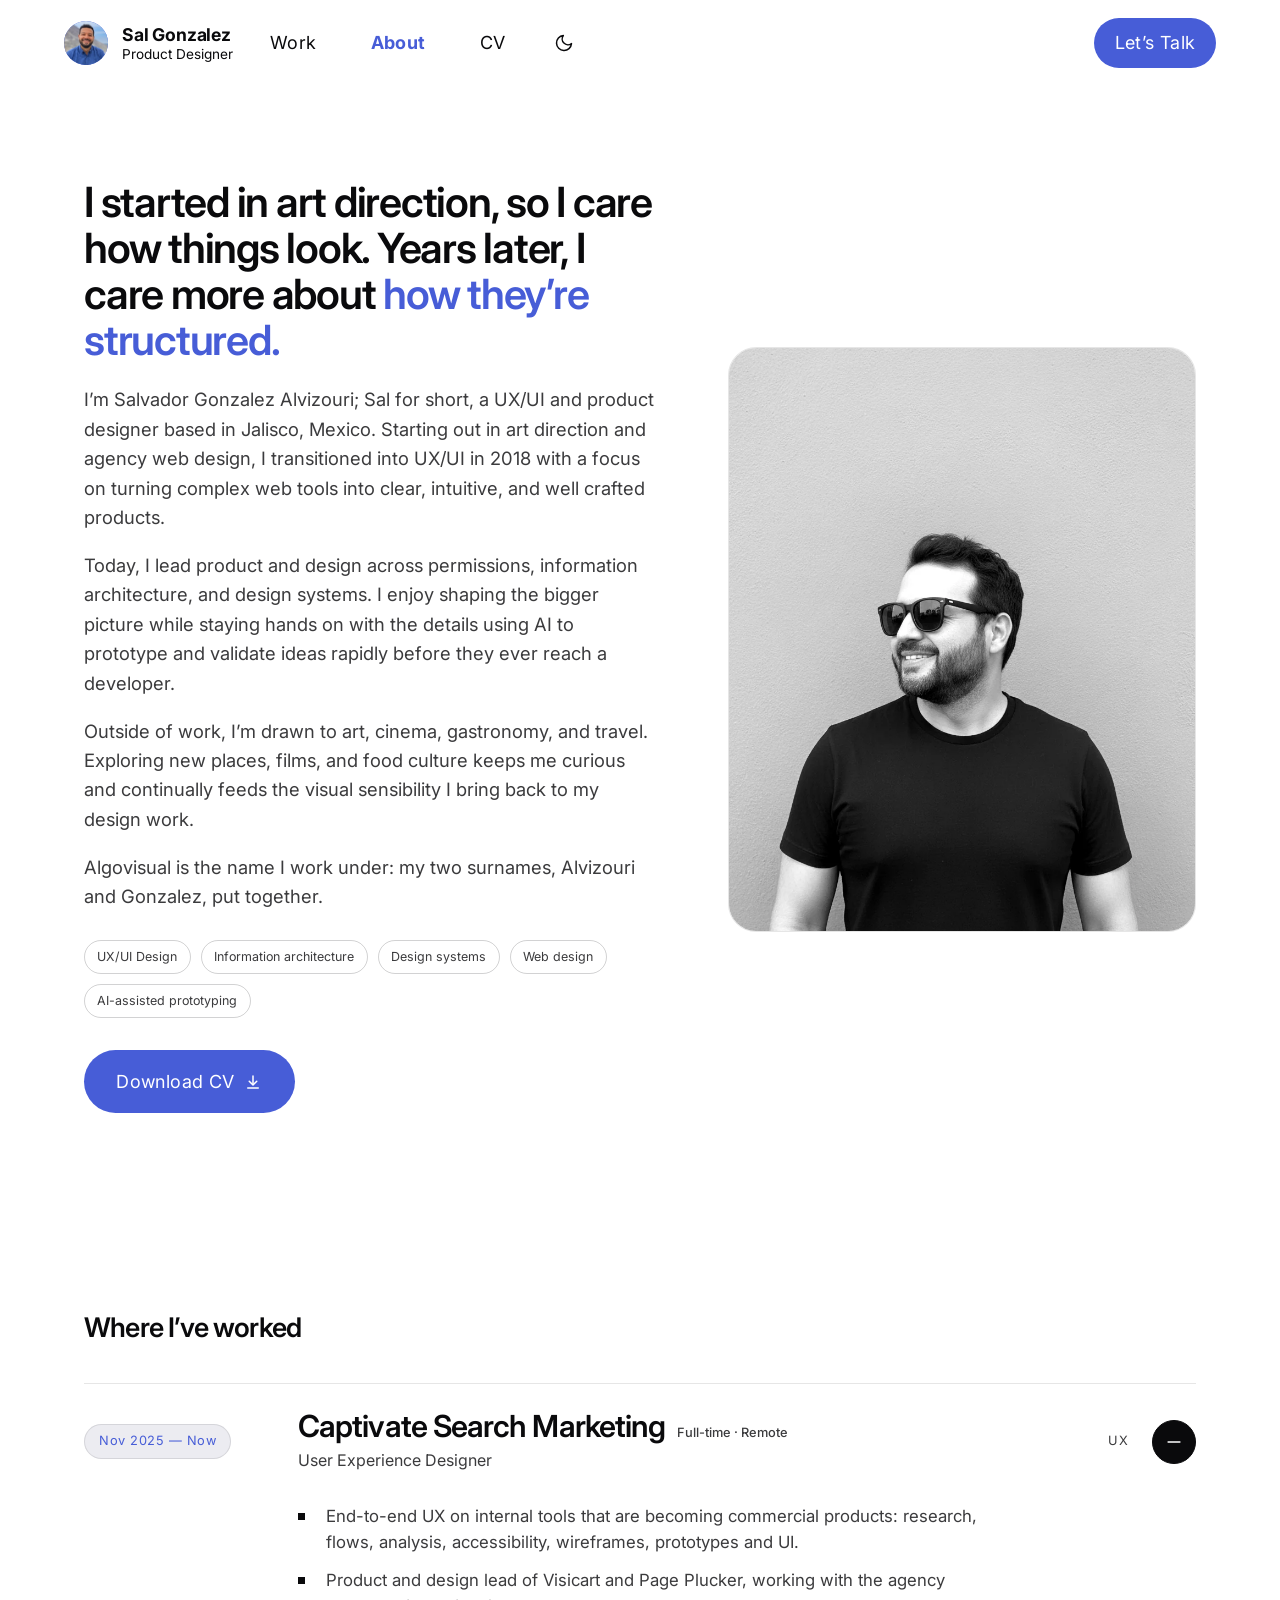
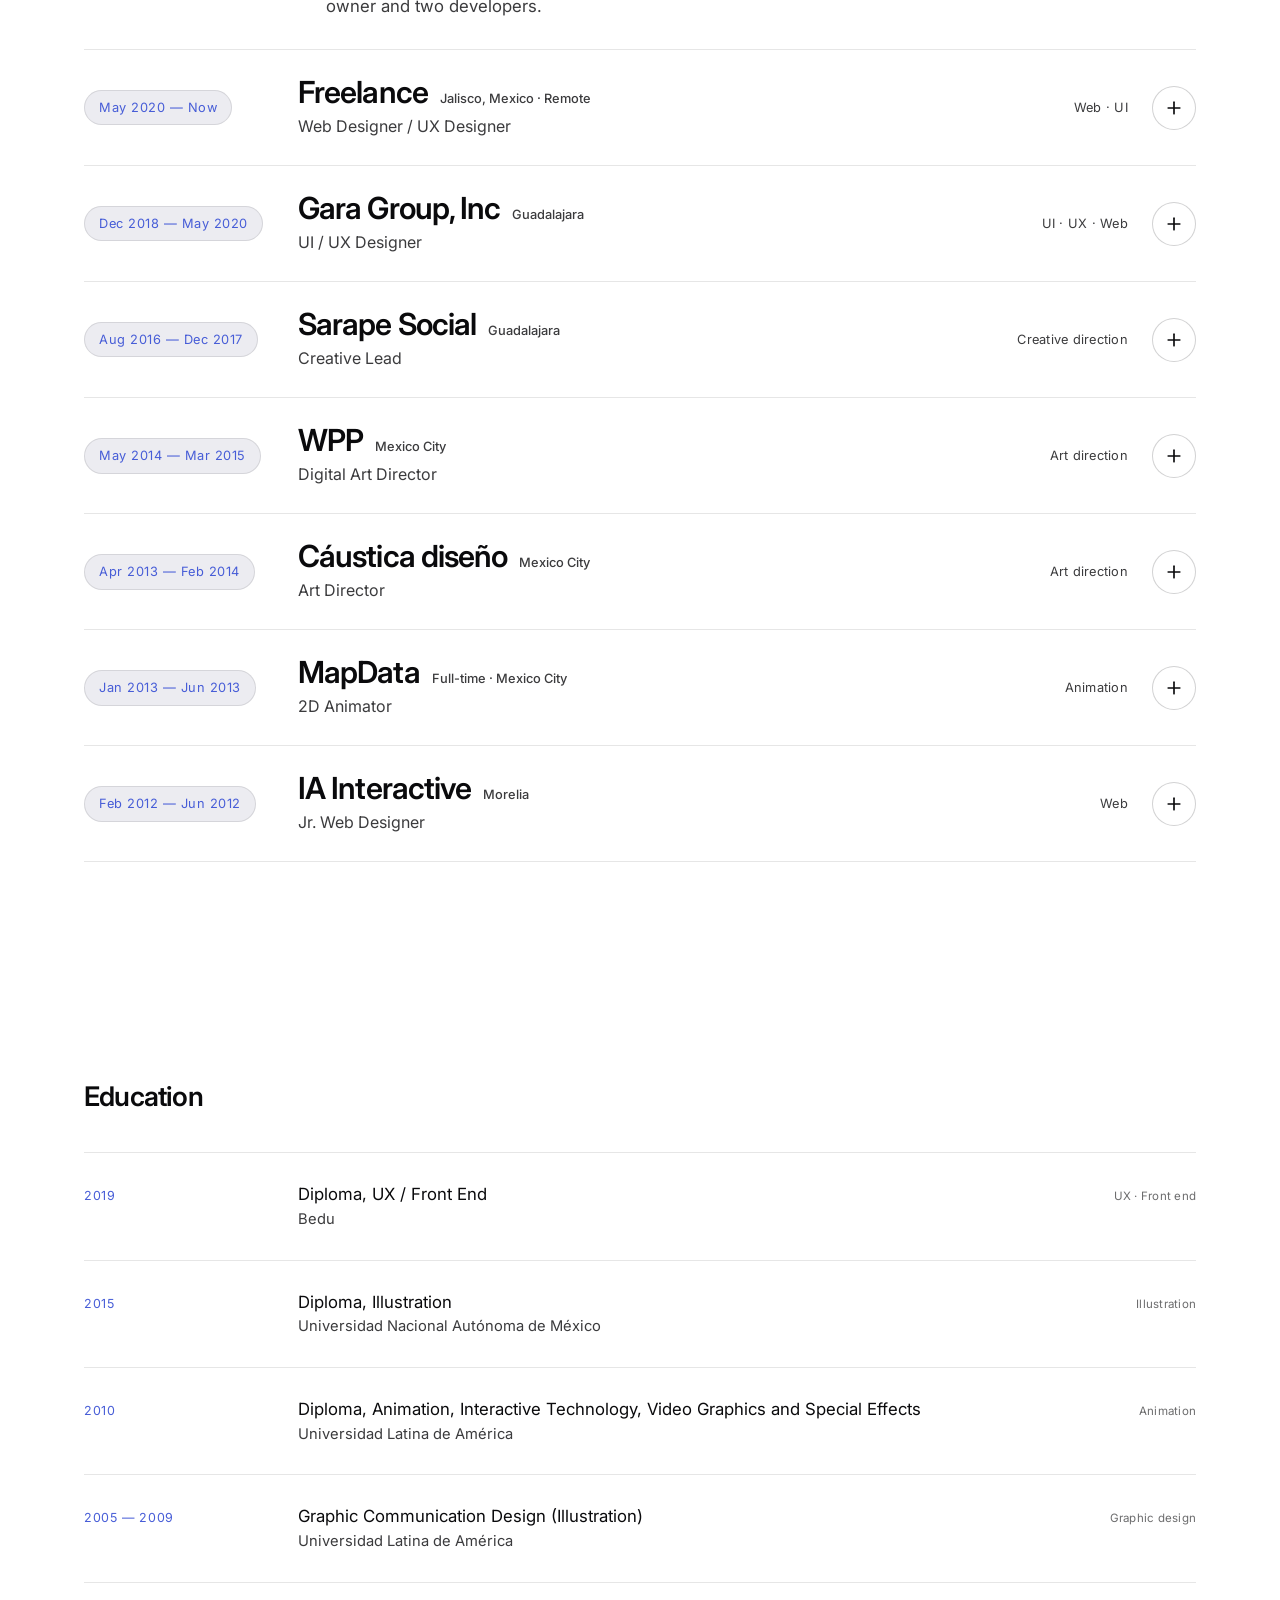
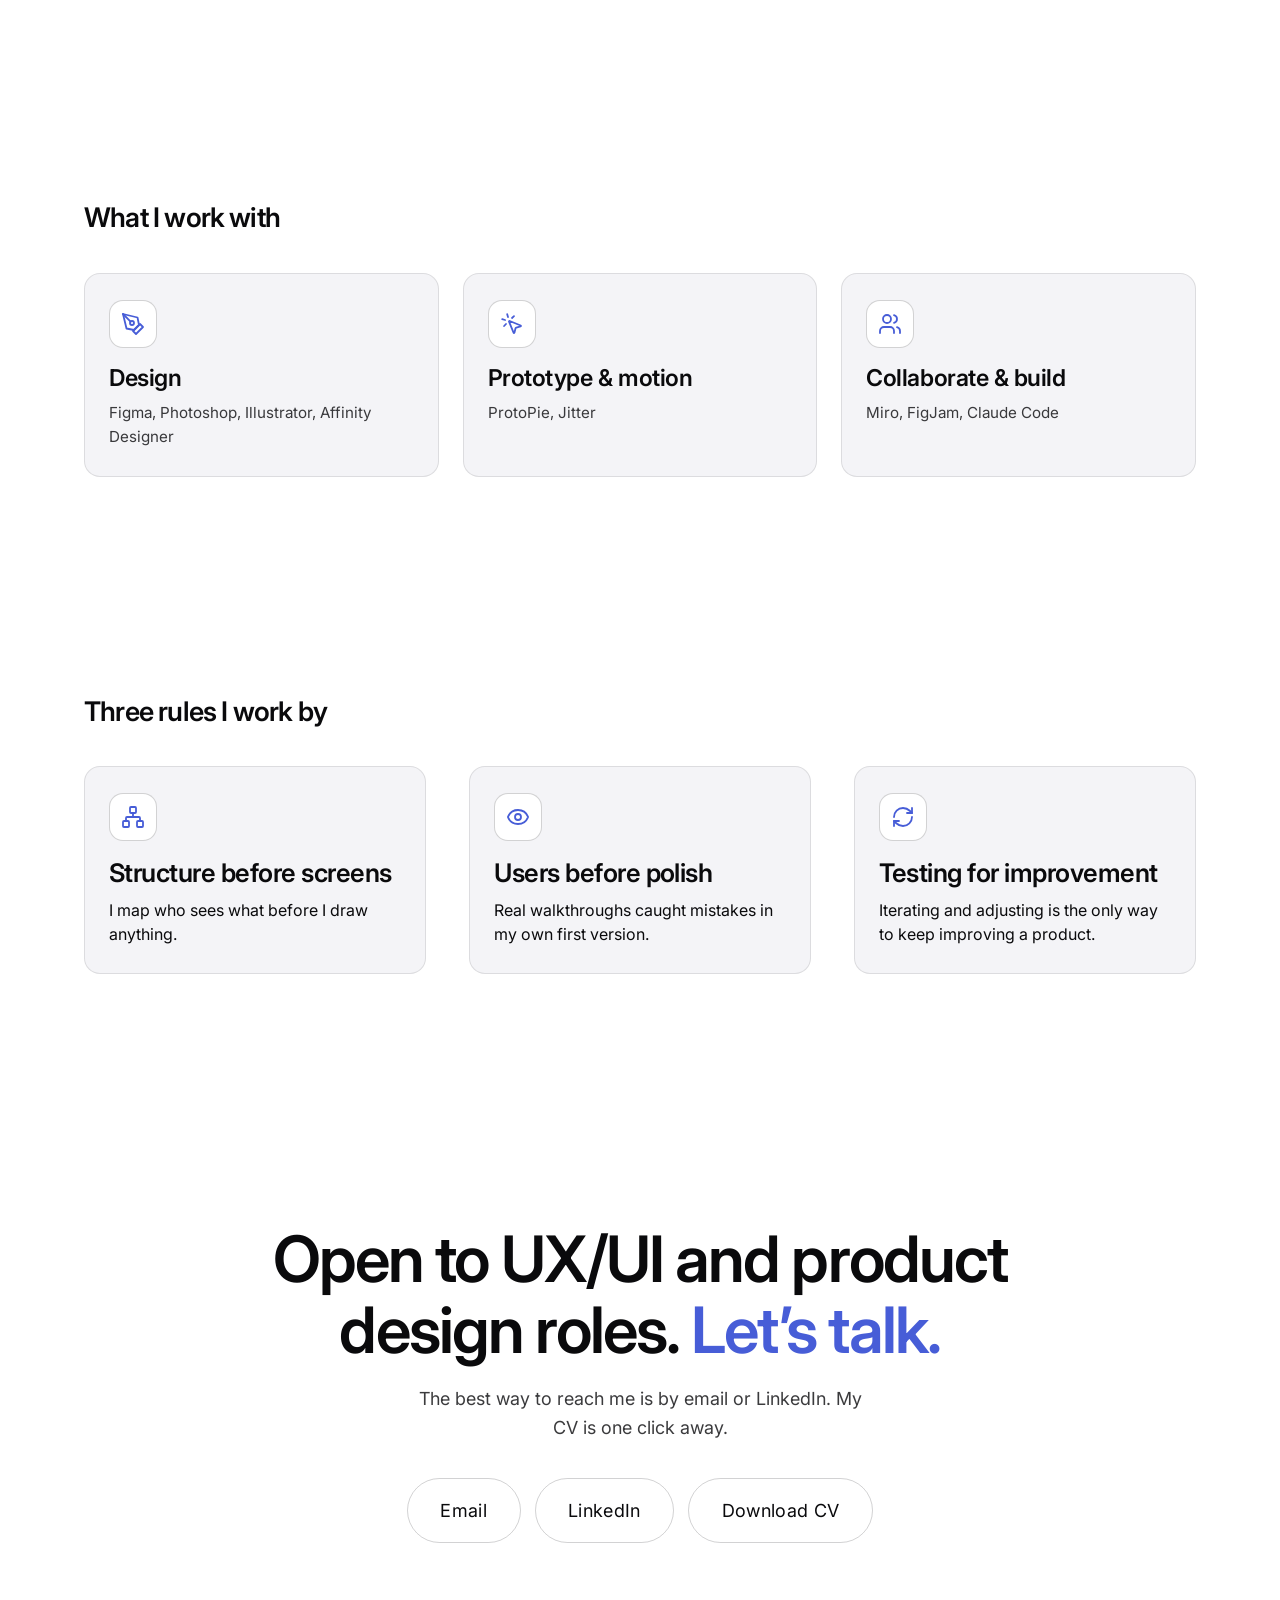
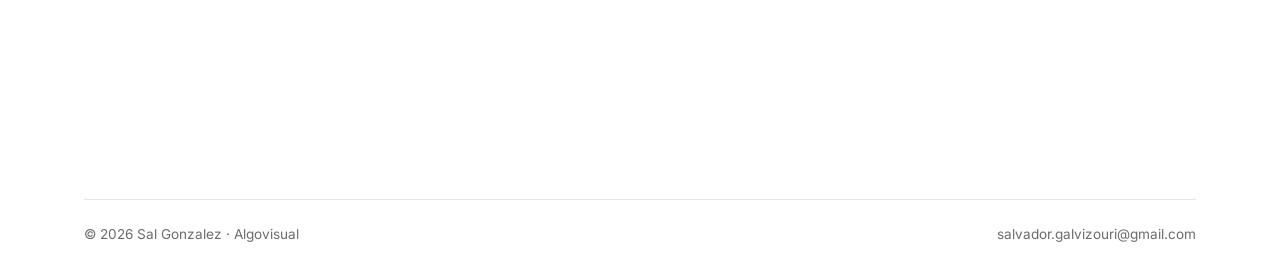
==== about.html @ 76f03313 "Home: remove the Selected work heading; new hero sentence Co-Authored-By: Claude Sonnet 5.5 <noreply" ====
<!DOCTYPE html>
<html lang="en">
<head>
<meta charset="UTF-8">
<meta name="viewport" content="width=device-width, initial-scale=1.0">
<title>About — Sal Gonzalez, Product Designer</title>
<meta name="description" content="About Sal Gonzalez: UX/UI designer based in Jalisco, Mexico. Work history, tools and how to get in touch.">
<meta property="og:type" content="profile">
<meta property="og:title" content="About — Sal Gonzalez, Product Designer">
<meta property="og:description" content="UX/UI designer based in Jalisco, Mexico. Work history since 2012, from agencies to product design.">
<meta property="og:image" content="https://algovisual-mx.github.io/algovisual/assets/og-image.jpg">
<meta property="og:image:width" content="1200">
<meta property="og:image:height" content="630">
<meta property="og:image:alt" content="Sal Gonzalez, Product designer: four case studies">
<meta name="twitter:card" content="summary_large_image">
<link rel="icon" href="assets/favicon.ico?v=2" sizes="any">
<link rel="icon" href="assets/favicon-32.png?v=2" type="image/png" sizes="32x32">
<link rel="icon" href="assets/favicon-192.png?v=2" type="image/png" sizes="192x192">
<link rel="apple-touch-icon" href="assets/apple-touch-icon.png?v=2">

<link rel="preconnect" href="https://fonts.googleapis.com">
<link rel="preconnect" href="https://fonts.gstatic.com" crossorigin>
<link href="https://fonts.googleapis.com/css2?family=Inter:wght@400;500;600;700;800&display=swap" rel="stylesheet">

<link rel="stylesheet" href="css/style.css?v=20270106">
<link rel="stylesheet" href="css/about.css?v=20270106">
<script src="js/page-wipe.js?v=20270106"></script>
</head>
<body data-page="about">

<div class="nav-wrap">
  <nav class="nav" aria-label="Primary">
    <div class="nav-left">
      <a class="nav-logo" href="index.html" aria-label="Sal Gonzalez — home">
        <span class="nav-avatar" aria-hidden="true"><img src="assets/images/salvador-gonzalez-avatar.jpg" alt="" width="88" height="88" decoding="async"></span>
        <span class="nav-id">
          <span class="nav-id__name">Sal Gonzalez</span>
          <span class="nav-id__role">Product Designer</span>
        </span>
      </a>
      <a class="nav-link" data-nav="work" href="index.html">Work</a>
      <a class="nav-link" data-nav="about" href="about.html">About</a>
      <a class="nav-link has-tip" data-tip="Download CV" aria-label="CV, download" href="assets/cv/Salvador-Gonzalez-CV.pdf" download="Salvador-Gonzalez-CV.pdf">CV</a>
      <button class="theme-toggle has-tip" data-theme-toggle data-tip="Switch to dark mode" type="button" aria-label="Switch to dark mode">
        <svg class="icon-moon" viewBox="0 0 24 24" fill="none" xmlns="http://www.w3.org/2000/svg" aria-hidden="true">
          <path d="M21 12.79A9 9 0 1 1 11.21 3 7 7 0 0 0 21 12.79Z" stroke="currentColor" stroke-width="1.8" stroke-linecap="round" stroke-linejoin="round"/>
        </svg>
        <svg class="icon-sun" viewBox="0 0 24 24" fill="none" xmlns="http://www.w3.org/2000/svg" aria-hidden="true">
          <circle cx="12" cy="12" r="4.2" stroke="currentColor" stroke-width="1.8"/>
          <path d="M12 2.5v2.4M12 19.1v2.4M4.9 4.9l1.7 1.7M17.4 17.4l1.7 1.7M2.5 12h2.4M19.1 12h2.4M4.9 19.1l1.7-1.7M17.4 6.6l1.7-1.7" stroke="currentColor" stroke-width="1.8" stroke-linecap="round"/>
        </svg>
      </button>
    </div>
    <a class="btn btn-primary nav-cta has-tip has-tip--end" data-tip="Open email app" aria-label="Let&rsquo;s Talk, open email app" href="mailto:salvador.galvizouri@gmail.com">Let&rsquo;s Talk</a>
  </nav>
</div>

<main>
  <section class="about-hero">
    <div class="container about-hero-grid">
      <div class="reveal">
        <h1 class="about-title">I started in art direction, so I care how things look. Years later, I care more about <span class="accent">how they&rsquo;re structured.</span></h1>
        <p class="about-lede">I&rsquo;m Salvador Gonzalez Alvizouri; Sal for short, a UX/UI and product designer based in Jalisco, Mexico. Starting out in art direction and agency web design, I transitioned into UX/UI in 2018 with a focus on turning complex web tools into clear, intuitive, and well crafted products.</p>
        <p class="about-lede about-lede--next">Today, I lead product and design across permissions, information architecture, and design systems. I enjoy shaping the bigger picture while staying hands on with the details using AI to prototype and validate ideas rapidly before they ever reach a developer.</p>
        <p class="about-lede about-lede--next">Outside of work, I&rsquo;m drawn to art, cinema, gastronomy, and travel. Exploring new places, films, and food culture keeps me curious and continually feeds the visual sensibility I bring back to my design work.</p>
        <p class="about-lede about-lede--next">Algovisual is the name I work under: my two surnames, Alvizouri and Gonzalez, put together.</p>
        <div class="about-tags">
          <span class="about-tag">UX/UI Design</span>
          <span class="about-tag">Information architecture</span>
          <span class="about-tag">Design systems</span>
          <span class="about-tag">Web design</span>
          <span class="about-tag">AI-assisted prototyping</span>
        </div>
        <div class="about-actions">
          <a class="btn btn-primary" href="assets/cv/Salvador-Gonzalez-CV.pdf" download="Salvador-Gonzalez-CV.pdf">Download CV <svg viewBox="0 0 24 24" fill="none" stroke="currentColor" stroke-width="2" stroke-linecap="round" stroke-linejoin="round" aria-hidden="true" width="18" height="18"><path d="M12 4v11"/><path d="m7 11 5 5 5-5"/><path d="M5 20h14"/></svg></a>
        </div>
      </div>
      <div class="about-portrait reveal">
        <img src="assets/images/salvador-portrait-bw.webp" alt="Black and white portrait of Salvador Gonzalez Alvizouri, smiling and looking to the side" width="848" height="1060" decoding="async">
      </div>
    </div>
  </section>

  <section class="about-section">
    <div class="container">
      <h2 class="section-title">Where I&rsquo;ve worked</h2>

      <div class="exp-list">
        <div class="exp-item reveal is-open">
          <button class="exp-head" type="button" id="exp-btn-1" aria-expanded="true" aria-controls="exp-panel-1">
            <span class="exp-date">Nov 2025 — Now</span>
            <span class="exp-title">
              <span class="exp-company">Captivate Search Marketing<span class="exp-meta">Full-time · Remote</span></span>
              <span class="exp-role">User Experience Designer</span>
            </span>
            <span class="exp-tag">UX</span>
            <span class="exp-toggle" aria-hidden="true"><svg viewBox="0 0 24 24" fill="none" stroke="currentColor" stroke-width="2" stroke-linecap="round"><path d="M5 12h14"/><path class="exp-toggle__v" d="M12 5v14"/></svg></span>
          </button>
          <div class="exp-panel" id="exp-panel-1" role="region" aria-labelledby="exp-btn-1">
            <div class="exp-panel__inner">
              <ul class="exp-bullets">
                <li>End-to-end UX on internal tools that are becoming commercial products: research, flows, analysis, accessibility, wireframes, prototypes and UI.</li>
                <li>Product and design lead of Visicart and Page Plucker, working with the agency owner and two developers.</li>
              </ul>
            </div>
          </div>
        </div>
        <div class="exp-item reveal">
          <button class="exp-head" type="button" id="exp-btn-2" aria-expanded="false" aria-controls="exp-panel-2">
            <span class="exp-date">May 2020 — Now</span>
            <span class="exp-title">
              <span class="exp-company">Freelance<span class="exp-meta">Jalisco, Mexico · Remote</span></span>
              <span class="exp-role">Web Designer / UX Designer</span>
            </span>
            <span class="exp-tag">Web · UI</span>
            <span class="exp-toggle" aria-hidden="true"><svg viewBox="0 0 24 24" fill="none" stroke="currentColor" stroke-width="2" stroke-linecap="round"><path d="M5 12h14"/><path class="exp-toggle__v" d="M12 5v14"/></svg></span>
          </button>
          <div class="exp-panel" id="exp-panel-2" role="region" aria-labelledby="exp-btn-2">
            <div class="exp-panel__inner">
              <ul class="exp-bullets">
                <li>Responsive websites and digital products for clients.</li>
                <li>Wireframes, prototypes and high-fidelity UI in Figma, branding and illustration.</li>
                <li>Projects managed end to end with developers.</li>
              </ul>
            </div>
          </div>
        </div>
        <div class="exp-item reveal">
          <button class="exp-head" type="button" id="exp-btn-3" aria-expanded="false" aria-controls="exp-panel-3">
            <span class="exp-date">Dec 2018 — May 2020</span>
            <span class="exp-title">
              <span class="exp-company">Gara Group, Inc<span class="exp-meta">Guadalajara</span></span>
              <span class="exp-role">UI / UX Designer</span>
            </span>
            <span class="exp-tag">UI · UX · Web</span>
            <span class="exp-toggle" aria-hidden="true"><svg viewBox="0 0 24 24" fill="none" stroke="currentColor" stroke-width="2" stroke-linecap="round"><path d="M5 12h14"/><path class="exp-toggle__v" d="M12 5v14"/></svg></span>
          </button>
          <div class="exp-panel" id="exp-panel-3" role="region" aria-labelledby="exp-btn-3">
            <div class="exp-panel__inner">
              <ul class="exp-bullets">
                <li>Responsive web and mobile interfaces for internal clients.</li>
                <li>Led design from research to prototyping and testing.</li>
                <li>Built WordPress sites.</li>
              </ul>
            </div>
          </div>
        </div>
        <div class="exp-item reveal">
          <button class="exp-head" type="button" id="exp-btn-4" aria-expanded="false" aria-controls="exp-panel-4">
            <span class="exp-date">Aug 2016 — Dec 2017</span>
            <span class="exp-title">
              <span class="exp-company">Sarape Social<span class="exp-meta">Guadalajara</span></span>
              <span class="exp-role">Creative Lead</span>
            </span>
            <span class="exp-tag">Creative direction</span>
            <span class="exp-toggle" aria-hidden="true"><svg viewBox="0 0 24 24" fill="none" stroke="currentColor" stroke-width="2" stroke-linecap="round"><path d="M5 12h14"/><path class="exp-toggle__v" d="M12 5v14"/></svg></span>
          </button>
          <div class="exp-panel" id="exp-panel-4" role="region" aria-labelledby="exp-btn-4">
            <div class="exp-panel__inner">
              <ul class="exp-bullets">
                <li>Directed a team of designers, copywriters, community managers and account managers on digital campaigns and websites.</li>
                <li>Main contact for stakeholders.</li>
              </ul>
            </div>
          </div>
        </div>
        <div class="exp-item reveal">
          <button class="exp-head" type="button" id="exp-btn-5" aria-expanded="false" aria-controls="exp-panel-5">
            <span class="exp-date">May 2014 — Mar 2015</span>
            <span class="exp-title">
              <span class="exp-company">WPP<span class="exp-meta">Mexico City</span></span>
              <span class="exp-role">Digital Art Director</span>
            </span>
            <span class="exp-tag">Art direction</span>
            <span class="exp-toggle" aria-hidden="true"><svg viewBox="0 0 24 24" fill="none" stroke="currentColor" stroke-width="2" stroke-linecap="round"><path d="M5 12h14"/><path class="exp-toggle__v" d="M12 5v14"/></svg></span>
          </button>
          <div class="exp-panel" id="exp-panel-5" role="region" aria-labelledby="exp-btn-5">
            <div class="exp-panel__inner">
              <ul class="exp-bullets">
                <li>Art direction for national digital campaigns and websites.</li>
                <li>Wireframes, prototypes and responsive interfaces.</li>
              </ul>
            </div>
          </div>
        </div>
        <div class="exp-item reveal">
          <button class="exp-head" type="button" id="exp-btn-6" aria-expanded="false" aria-controls="exp-panel-6">
            <span class="exp-date">Apr 2013 — Feb 2014</span>
            <span class="exp-title">
              <span class="exp-company">Cáustica diseño<span class="exp-meta">Mexico City</span></span>
              <span class="exp-role">Art Director</span>
            </span>
            <span class="exp-tag">Art direction</span>
            <span class="exp-toggle" aria-hidden="true"><svg viewBox="0 0 24 24" fill="none" stroke="currentColor" stroke-width="2" stroke-linecap="round"><path d="M5 12h14"/><path class="exp-toggle__v" d="M12 5v14"/></svg></span>
          </button>
          <div class="exp-panel" id="exp-panel-6" role="region" aria-labelledby="exp-btn-6">
            <div class="exp-panel__inner">
              <ul class="exp-bullets">
                <li>Visual direction for Mondelez International campaigns across digital and print.</li>
                <li>Illustration for national campaigns.</li>
              </ul>
            </div>
          </div>
        </div>
        <div class="exp-item reveal">
          <button class="exp-head" type="button" id="exp-btn-7" aria-expanded="false" aria-controls="exp-panel-7">
            <span class="exp-date">Jan 2013 — Jun 2013</span>
            <span class="exp-title">
              <span class="exp-company">MapData<span class="exp-meta">Full-time · Mexico City</span></span>
              <span class="exp-role">2D Animator</span>
            </span>
            <span class="exp-tag">Animation</span>
            <span class="exp-toggle" aria-hidden="true"><svg viewBox="0 0 24 24" fill="none" stroke="currentColor" stroke-width="2" stroke-linecap="round"><path d="M5 12h14"/><path class="exp-toggle__v" d="M12 5v14"/></svg></span>
          </button>
          <div class="exp-panel" id="exp-panel-7" role="region" aria-labelledby="exp-btn-7">
            <div class="exp-panel__inner">
              <ul class="exp-bullets">
                <li>2D animation and visual assets for interactive platforms.</li>
                <li>Worked with designers and developers.</li>
              </ul>
            </div>
          </div>
        </div>
        <div class="exp-item reveal">
          <button class="exp-head" type="button" id="exp-btn-8" aria-expanded="false" aria-controls="exp-panel-8">
            <span class="exp-date">Feb 2012 — Jun 2012</span>
            <span class="exp-title">
              <span class="exp-company">IA Interactive<span class="exp-meta">Morelia</span></span>
              <span class="exp-role">Jr. Web Designer</span>
            </span>
            <span class="exp-tag">Web</span>
            <span class="exp-toggle" aria-hidden="true"><svg viewBox="0 0 24 24" fill="none" stroke="currentColor" stroke-width="2" stroke-linecap="round"><path d="M5 12h14"/><path class="exp-toggle__v" d="M12 5v14"/></svg></span>
          </button>
          <div class="exp-panel" id="exp-panel-8" role="region" aria-labelledby="exp-btn-8">
            <div class="exp-panel__inner">
              <ul class="exp-bullets">
                <li>Internal websites and microsites.</li>
                <li>Maintenance of Cinépolis websites and apps.</li>
              </ul>
            </div>
          </div>
        </div>
      </div>
    </div>
  </section>

  <section class="about-section">
    <div class="container">
      <h2 class="section-title">Education</h2>

      <div class="timeline">
        <div class="timeline-item reveal">
          <span class="timeline-date">2019</span>
          <div>
            <div class="timeline-role">Diploma, UX / Front End</div>
            <div class="timeline-org">Bedu</div>
          </div>
          <span class="timeline-tag">UX · Front end</span>
        </div>
        <div class="timeline-item reveal">
          <span class="timeline-date">2015</span>
          <div>
            <div class="timeline-role">Diploma, Illustration</div>
            <div class="timeline-org">Universidad Nacional Autónoma de México</div>
          </div>
          <span class="timeline-tag">Illustration</span>
        </div>
        <div class="timeline-item reveal">
          <span class="timeline-date">2010</span>
          <div>
            <div class="timeline-role">Diploma, Animation, Interactive Technology, Video Graphics and Special Effects</div>
            <div class="timeline-org">Universidad Latina de América</div>
          </div>
          <span class="timeline-tag">Animation</span>
        </div>
        <div class="timeline-item reveal">
          <span class="timeline-date">2005 — 2009</span>
          <div>
            <div class="timeline-role">Graphic Communication Design (Illustration)</div>
            <div class="timeline-org">Universidad Latina de América</div>
          </div>
          <span class="timeline-tag">Graphic design</span>
        </div>
      </div>
    </div>
  </section>

  <section class="about-section">
    <div class="container">
      <h2 class="section-title">What I work with</h2>
      <div class="skills-grid">
        <div class="skill-card reveal">
          <span class="skill-icon"><svg viewBox="0 0 24 24" fill="none" stroke="currentColor" stroke-width="1.8" stroke-linecap="round" stroke-linejoin="round" aria-hidden="true"><path d="m12 19 7-7 3 3-7 7-3-3z"/><path d="m18 13-1.5-7.5L2 2l3.5 14.5L13 18l5-5z"/><path d="m2 2 7.586 7.586"/><circle cx="11" cy="11" r="2"/></svg></span>
          <h3>Design</h3>
          <p>Figma, Photoshop, Illustrator, Affinity Designer</p>
        </div>
        <div class="skill-card reveal">
          <span class="skill-icon"><svg viewBox="0 0 24 24" fill="none" stroke="currentColor" stroke-width="1.8" stroke-linecap="round" stroke-linejoin="round" aria-hidden="true"><path d="M14 4.1 12 6"/><path d="m5.1 8-2.9-.8"/><path d="m6 12-1.9 2"/><path d="M7.2 2.2 8 5.1"/><path d="M9.037 9.69a.498.498 0 0 1 .653-.653l11 4.5a.5.5 0 0 1-.074.949l-4.349 1.041a1 1 0 0 0-.74.739l-1.04 4.35a.5.5 0 0 1-.95.074z"/></svg></span>
          <h3>Prototype &amp; motion</h3>
          <p>ProtoPie, Jitter</p>
        </div>
        <div class="skill-card reveal">
          <span class="skill-icon"><svg viewBox="0 0 24 24" fill="none" stroke="currentColor" stroke-width="1.8" stroke-linecap="round" stroke-linejoin="round" aria-hidden="true"><path d="M16 21v-2a4 4 0 0 0-4-4H6a4 4 0 0 0-4 4v2"/><circle cx="9" cy="7" r="4"/><path d="M22 21v-2a4 4 0 0 0-3-3.87"/><path d="M16 3.13a4 4 0 0 1 0 7.75"/></svg></span>
          <h3>Collaborate &amp; build</h3>
          <p>Miro, FigJam, Claude Code</p>
        </div>
      </div>
    </div>
  </section>

  <section class="about-section">
    <div class="container">
      <h2 class="section-title">Three rules I work by</h2>
      <ol class="process-grid rules-grid">
        <li class="process-step reveal">
          <span class="skill-icon"><svg viewBox="0 0 24 24" fill="none" stroke="currentColor" stroke-width="1.8" stroke-linecap="round" stroke-linejoin="round" aria-hidden="true"><rect x="16" y="16" width="6" height="6" rx="1"/><rect x="2" y="16" width="6" height="6" rx="1"/><rect x="9" y="2" width="6" height="6" rx="1"/><path d="M5 16v-3a1 1 0 0 1 1-1h12a1 1 0 0 1 1 1v3"/><path d="M12 12V8"/></svg></span>
          <h3>Structure before screens</h3>
          <p>I map who sees what before I draw anything.</p>
        </li>
        <li class="process-step reveal">
          <span class="skill-icon"><svg viewBox="0 0 24 24" fill="none" stroke="currentColor" stroke-width="1.8" stroke-linecap="round" stroke-linejoin="round" aria-hidden="true"><path d="M2.062 12.348a1 1 0 0 1 0-.696 10.75 10.75 0 0 1 19.876 0 1 1 0 0 1 0 .696 10.75 10.75 0 0 1-19.876 0"/><circle cx="12" cy="12" r="3"/></svg></span>
          <h3>Users before polish</h3>
          <p>Real walkthroughs caught mistakes in my own first version.</p>
        </li>
        <li class="process-step reveal">
          <span class="skill-icon"><svg viewBox="0 0 24 24" fill="none" stroke="currentColor" stroke-width="1.8" stroke-linecap="round" stroke-linejoin="round" aria-hidden="true"><path d="M3 12a9 9 0 0 1 9-9 9.75 9.75 0 0 1 6.74 2.74L21 8"/><path d="M21 3v5h-5"/><path d="M21 12a9 9 0 0 1-9 9 9.75 9.75 0 0 1-6.74-2.74L3 16"/><path d="M8 16H3v5"/></svg></span>
          <h3>Testing for improvement</h3>
          <p>Iterating and adjusting is the only way to keep improving a product.</p>
        </li>
      </ol>
    </div>
  </section>

  <section class="cta-band">
    <div class="container">
      <h2 class="cta-title">Open to UX/UI and product design roles. <span class="accent">Let&rsquo;s talk.</span></h2>
      <p class="cta-sub">The best way to reach me is by email or LinkedIn. My CV is one click away.</p>
      <div class="cta-actions">
        <a class="btn btn-ghost" href="mailto:salvador.galvizouri@gmail.com">Email</a>
        <a class="btn btn-ghost" href="https://www.linkedin.com/in/salvador-alvizouri/" target="_blank" rel="noopener noreferrer">LinkedIn</a>
        <a class="btn btn-ghost" href="assets/cv/Salvador-Gonzalez-CV.pdf" download="Salvador-Gonzalez-CV.pdf">Download CV</a>
      </div>
    </div>
  </section>
</main>

<footer class="site-footer">
  <div class="container">
    <div class="footer-bottom">
      <span>&copy; <span data-year></span> Sal Gonzalez &middot; Algovisual</span>
      <a href="mailto:salvador.galvizouri@gmail.com">salvador.galvizouri@gmail.com</a>
    </div>
  </div>
</footer>

<script src="js/main.js?v=20270106"></script>
<script src="js/cursor.js?v=20270106"></script>
</body>
</html>
---- css/style.css ----
/* ==========================================================================
   Algovisual — global styles: reset, tokens, typography, nav, footer, buttons
   ========================================================================== */

/* ---- Reset ------------------------------------------------------------- */
*,
*::before,
*::after { box-sizing: border-box; }

html, body, h1, h2, h3, h4, p, figure, blockquote, ul, ol, dl { margin: 0; }
ul, ol { padding: 0; list-style: none; }
img, svg, video { display: block; max-width: 100%; }
a { color: inherit; text-decoration: none; }
button { font: inherit; color: inherit; background: none; border: 0; cursor: pointer; }
input, textarea { font: inherit; color: inherit; }

html {
  scroll-behavior: smooth;
  -webkit-text-size-adjust: 100%;
  overflow-x: hidden;
}

@media (prefers-reduced-motion: reduce) {
  html { scroll-behavior: auto; }
  *, *::before, *::after {
    animation-duration: 0.01ms !important;
    animation-iteration-count: 1 !important;
    transition-duration: 0.01ms !important;
    scroll-behavior: auto !important;
  }
}

/* ---- Design tokens ------------------------------------------------------ */
:root {
  --font-heading: 'Inter', -apple-system, BlinkMacSystemFont, 'Segoe UI', sans-serif;
  --font-body: 'Inter', -apple-system, BlinkMacSystemFont, 'Segoe UI', sans-serif;

  --accent: #475DD7;
  --accent-rgb: 71, 93, 215;
  --accent-soft: rgba(71, 93, 215, 0.14);

  --radius-sm: 8px;
  --radius-md: 16px;
  --radius-lg: 28px;
  --radius-pill: 999px;

  --container: 1240px;
  --gutter: clamp(20px, 5vw, 64px);

  --ease: cubic-bezier(0.16, 1, 0.3, 1);
  --dur-fast: 0.2s;
  --dur-med: 0.45s;
  --dur-slow: 0.8s;

  /* Dark theme (default) */
  --bg: #000000;
  --bg-elev: #0c0c0e;
  --bg-elev-2: #141417;
  --fg: #ffffff;
  --fg-muted: rgba(255, 255, 255, 0.62);
  --fg-faint: rgba(255, 255, 255, 0.38);
  --border: rgba(255, 255, 255, 0.12);
  --border-strong: rgba(255, 255, 255, 0.22);
  --wave-line: rgba(255, 255, 255, 0.5);
  --shadow: 0 20px 60px rgba(0, 0, 0, 0.45);
  --logo-filter: invert(1);
  /* Arrow cursor: purple with a black outline in dark mode. */
  --cursor-fill: var(--accent);
  --cursor-stroke: #000000;
}

:root[data-theme="light"] {
  --bg: #ffffff;
  --bg-elev: #f4f4f7;
  --bg-elev-2: #ececf1;
  --fg: #0a0a0c;
  --fg-muted: rgba(10, 10, 12, 0.8);
  --fg-faint: rgba(10, 10, 12, 0.6);
  --border: rgba(10, 10, 12, 0.1);
  --border-strong: rgba(10, 10, 12, 0.18);
  --wave-line: rgba(10, 10, 12, 0.4);
  --shadow: 0 20px 60px rgba(0, 0, 0, 0.1);
  --logo-filter: none;
  --cursor-fill: var(--fg);
  --cursor-stroke: none;
}

@media (prefers-color-scheme: light) {
  :root:not([data-theme="dark"]) {
    --bg: #ffffff;
    --bg-elev: #f4f4f7;
    --bg-elev-2: #ececf1;
    --fg: #0a0a0c;
    --fg-muted: rgba(10, 10, 12, 0.8);
    --fg-faint: rgba(10, 10, 12, 0.6);
    --border: rgba(10, 10, 12, 0.1);
    --border-strong: rgba(10, 10, 12, 0.18);
    --wave-line: rgba(10, 10, 12, 0.4);
    --shadow: 0 20px 60px rgba(0, 0, 0, 0.1);
    --logo-filter: none;
    --cursor-fill: var(--fg);
    --cursor-stroke: none;
  }
}

/* ---- Base ---------------------------------------------------------------*/
body {
  background: var(--bg);
  color: var(--fg);
  font-family: var(--font-body);
  font-size: 1.125rem;
  line-height: 1.6;
  -webkit-font-smoothing: antialiased;
  transition: background-color var(--dur-med) var(--ease), color var(--dur-med) var(--ease);
}

/* One heading style for the whole site: the one used by the home title. */
h1, h2, h3, h4 {
  font-family: var(--font-heading);
  font-weight: 600;
  letter-spacing: -0.03em;
  line-height: 1.1;
}

p { color: var(--fg-muted); }

.container {
  width: 100%;
  max-width: var(--container);
  margin-inline: auto;
  padding-inline: var(--gutter);
}

section { position: relative; }

::selection {
  background: var(--accent);
  color: #fff;
}

/* Focus visibility */
a:focus-visible,
button:focus-visible,
input:focus-visible {
  outline: 2px solid var(--accent);
  outline-offset: 3px;
  border-radius: 4px;
}

/* ---- Buttons -------------------------------------------------------------*/
.btn {
  display: inline-flex;
  align-items: center;
  justify-content: center;
  gap: 0.6em;
  padding: 0.95em 1.8em;
  font-family: var(--font-heading);
  font-size: 1.125rem;
  letter-spacing: 0.02em;
  border-radius: var(--radius-pill);
  white-space: nowrap;
  transition: transform var(--dur-fast) var(--ease), background-color var(--dur-fast) var(--ease), color var(--dur-fast) var(--ease), box-shadow var(--dur-fast) var(--ease);
}

.btn-primary {
  background: var(--accent);
  color: #ffffff;
}
.btn-primary:hover {
  transform: translateY(-2px);
}
.btn-primary:active { transform: translateY(0); }

.btn-ghost {
  background: transparent;
  color: var(--fg);
  border: 1px solid var(--border-strong);
}
.btn-ghost:hover {
  border-color: var(--accent);
  color: var(--accent);
  transform: translateY(-2px);
}

/* ---- Nav ------------------------------------------------------------------*/
.nav-wrap {
  position: sticky;
  top: 0;
  z-index: 100;
  width: 100%;
  background: transparent;
  transition: background-color var(--dur-med) var(--ease), box-shadow var(--dur-med) var(--ease);
}

.nav-wrap.is-scrolled {
  background: var(--bg);
  box-shadow: 0 1px 0 var(--border);
}

/* Home: the bar floats over the hero so its glow runs right to the top edge
   (no cut). js/main.js measures the bar into --nav-h and turns it solid once
   the work section arrives. */
body[data-page="work"] .nav-wrap {
  margin-bottom: calc(-1 * var(--nav-h, 80px));
}

/* Tooltip for nav items: data-tip text in a small pill under the item. */
.has-tip { position: relative; }
.has-tip::after {
  content: attr(data-tip);
  position: absolute;
  top: calc(100% + 10px);
  left: 50%;
  padding: 0.45em 0.9em;
  font-family: var(--font-heading);
  font-size: 0.8125rem;
  font-weight: 500;
  letter-spacing: 0.01em;
  line-height: 1.2;
  white-space: nowrap;
  color: var(--bg);
  background: var(--fg);
  border-radius: var(--radius-pill);
  box-shadow: var(--shadow);
  opacity: 0;
  pointer-events: none;
  transform: translate(-50%, -4px);
  transition: opacity var(--dur-fast) var(--ease), transform var(--dur-fast) var(--ease);
}
.has-tip--end::after { left: auto; right: 0; transform: translate(0, -4px); }
@media (hover: hover) {
  .has-tip:hover::after,
  .has-tip:focus-visible::after {
    opacity: 1;
    transform: translate(-50%, 0);
    transition-delay: 0.25s;
  }
  .has-tip--end:hover::after,
  .has-tip--end:focus-visible::after { transform: translate(0, 0); }
}
@media (prefers-reduced-motion: reduce) {
  .has-tip::after { transition: opacity var(--dur-fast) linear; transform: translate(-50%, 0); }
  .has-tip--end::after { transform: none; }
}

.nav {
  display: flex;
  align-items: center;
  justify-content: space-between;
  gap: 16px;
  width: 100%;
  padding: 18px var(--gutter);
}

.nav-left {
  display: flex;
  align-items: center;
  gap: clamp(4px, 1.5vw, 24px);
}

.nav-logo {
  display: inline-flex;
  align-items: center;
  gap: 14px;
  flex-shrink: 0;
  /* The hover pill's padding is cancelled by the negative margin, so the
     avatar / text sit where they would without it. */
  padding: 10px 20px 10px 10px;
  margin: -10px -20px -10px -10px;
  border-radius: var(--radius-pill);
  transition: background-color var(--dur-fast) var(--ease);
}
.nav-logo:hover {
  background: var(--bg-elev-2);
}
.nav-logo:hover .nav-id__role { color: var(--fg); }

/* Circle avatar — solid accent for now, an <img> inside it later. */
.nav-avatar {
  display: block;
  flex-shrink: 0;
  width: 44px;
  height: 44px;
  overflow: hidden;
  border-radius: 50%;
  background: var(--accent);
}
.nav-avatar img {
  display: block;
  width: 100%;
  height: 100%;
  object-fit: cover;
  object-position: 50% 25%;
}

.nav-id {
  display: flex;
  flex-direction: column;
  line-height: 1.2;
}
.nav-id__name {
  font-family: var(--font-heading);
  font-size: 1.1rem;
  font-weight: 700;
  letter-spacing: -0.01em;
  color: var(--fg);
}
.nav-id__role {
  font-size: 0.85rem;
  color: var(--fg);
  transition: color var(--dur-fast) var(--ease);
}

.nav-link {
  position: relative;
  padding: 0.55em 1em;
  font-family: var(--font-heading);
  font-size: 1.125rem;
  letter-spacing: 0.01em;
  color: var(--fg);
  border-radius: var(--radius-pill);
  white-space: nowrap;
  transition: color var(--dur-fast) var(--ease), background-color var(--dur-fast) var(--ease);
}
.nav-link:hover { color: var(--fg); background: var(--bg-elev-2); }
.nav-link.is-active { color: var(--accent); font-weight: 700; }

.nav-cta {
  padding: 0.6em 1.15em;
  flex-shrink: 0;
}

.theme-toggle {
  display: inline-flex;
  align-items: center;
  justify-content: center;
  width: 42px;
  height: 42px;
  border-radius: 50%;
  color: var(--fg);
  transition: color var(--dur-fast) var(--ease), background-color var(--dur-fast) var(--ease);
  flex-shrink: 0;
}
.theme-toggle:hover { color: var(--fg); background: var(--bg-elev-2); }
.theme-toggle svg { width: 20px; height: 20px; }
.theme-toggle .icon-sun { display: none; }
:root[data-theme="light"] .theme-toggle .icon-moon { display: none; }
:root[data-theme="light"] .theme-toggle .icon-sun { display: block; }

/* ---- Mobile nav: logo + "Menu +" toggle; staggered panel built by js/main.js
   (transition after React Bits' StaggeredMenu) -------------------------------- */
.nav-burger { display: none; }
.sm { display: none; }

@media (max-width: 700px) {
  .nav { padding: 12px var(--gutter); gap: 8px; }
  .nav-left .nav-link,
  .nav-left .theme-toggle,
  .nav-cta { display: none; }
  .nav-avatar { width: 40px; height: 40px; }

  /* Toggle: icon only. Hamburger in the bar; in the panel it morphs to a cross. */
  .sm-toggle {
    display: inline-grid;
    place-items: center;
    width: 52px;
    height: 52px;
    color: var(--fg);
    background: transparent;
    border-radius: 50%;
  }
  .nav-burger { display: inline-grid; margin-right: -8px; }
  html.menu-open .nav-burger { visibility: hidden; }
  .sm-burger { position: relative; display: block; width: 28px; height: 20px; }
  .sm-burger span {
    position: absolute;
    left: 0;
    width: 100%;
    height: 3px;
    border-radius: 3px;
    background: currentColor;
    transition: transform 0.5s cubic-bezier(0.165, 0.84, 0.44, 1), opacity 0.25s ease;
  }
  .sm-burger span:nth-child(1) { top: 0; }
  .sm-burger span:nth-child(2) { top: 8.5px; }
  .sm-burger span:nth-child(3) { top: 17px; }
  .sm-toggle.is-x .sm-burger span:nth-child(1) { transform: translateY(8.5px) rotate(45deg); }
  .sm-toggle.is-x .sm-burger span:nth-child(2) { opacity: 0; transform: scaleX(0); }
  .sm-toggle.is-x .sm-burger span:nth-child(3) { transform: translateY(-8.5px) rotate(-45deg); }
  .sm-toggle--overlay { margin-right: -8px; }
  .sm-toggle--overlay .sm-burger { width: 28px; height: 20px; }

  /* Overlay */
  .sm {
    position: fixed;
    inset: 0;
    z-index: 800; /* above the nav (100), under the page wipe (900) */
    display: block;
    overflow: hidden;
    visibility: hidden;
    pointer-events: none;
  }
  .sm:focus { outline: none; }
  .sm.is-open,
  .sm.is-closing { visibility: visible; }
  .sm.is-open { pointer-events: auto; }

  .sm-header {
    position: absolute;
    top: 0;
    left: 0;
    width: 100%;
    display: flex;
    align-items: center;
    justify-content: space-between;
    padding: 12px var(--gutter);
    z-index: 20;
  }
  .sm-brand { pointer-events: auto; }

  .sm-prelayers { position: absolute; inset: 0; z-index: 5; pointer-events: none; }
  .sm-prelayer { position: absolute; inset: 0; transform: translateX(100%); }
  .sm-prelayer:nth-child(1) { background: color-mix(in srgb, var(--accent) 38%, var(--bg)); }
  .sm-prelayer:nth-child(2) { background: var(--accent); }

  .sm-panel {
    position: absolute;
    inset: 0;
    z-index: 10;
    display: flex;
    flex-direction: column;
    padding: 6.5rem var(--gutter) calc(1.75rem + env(safe-area-inset-bottom, 0px));
    overflow-y: auto;
    background: var(--bg);
    transform: translateX(100%);
  }
  .sm-panel-inner { flex: 1; display: flex; flex-direction: column; gap: 1.25rem; }

  .sm-panel-list { list-style: none; margin: 0; padding: 0; display: flex; flex-direction: column; gap: 0.5rem; }
  .sm-panel-itemWrap { position: relative; overflow: hidden; line-height: 1; }
  .sm-panel-item {
    position: relative;
    display: inline-block;
    font-family: var(--font-heading);
    font-weight: 600;
    font-size: clamp(3rem, 16vw, 4rem);
    line-height: 1;
    letter-spacing: -0.04em;
    text-transform: uppercase;
    color: var(--fg);
    transition: color 0.25s;
  }
  .sm-panel-item:hover,
  .sm-panel-item.is-active { color: var(--accent); }
  .sm-panel-itemLabel { display: inline-block; transform: translateY(140%) rotate(10deg); transform-origin: 50% 100%; will-change: transform; }

  /* Dark / light mode: a row of its own under the links */
  .sm-panel-itemWrap--theme { margin-top: 1.25rem; padding-top: 1.25rem; border-top: 1px solid var(--border); }
  .sm-theme {
    display: inline-flex;
    align-items: center;
    color: var(--fg-muted);
    font-family: var(--font-heading);
    font-size: 1.25rem;
    font-weight: 500;
    padding: 4px 0;
    transition: color 0.25s;
  }
  .sm-theme:hover { color: var(--accent); }
  .sm-theme .sm-panel-itemLabel { display: inline-flex; align-items: center; gap: 12px; }
  .sm-theme svg { width: 22px; height: 22px; }
  .sm-theme .icon-sun { display: none; }
  :root[data-theme="light"] .sm-theme .icon-moon { display: none; }
  :root[data-theme="light"] .sm-theme .icon-sun { display: block; }

  /* Let's Talk: full-width button */
  .sm-foot { margin-top: auto; padding-top: 2rem; }
  .sm-cta { width: 100%; opacity: 0; transform: translateY(25px); }

  /* ---- Motion: open --------------------------------------------------------
     layers 0 / 0.07s, panel 0.15s, links 0.25s + 0.1s each, numbers +0.1s,
     contact block 0.41s. Easing: quart out (GSAP power4.out). */
  .sm.is-open .sm-prelayer { transform: none; transition: transform 0.5s cubic-bezier(0.165, 0.84, 0.44, 1); }
  .sm.is-open .sm-prelayer:nth-child(2) { transition-delay: 0.07s; }
  .sm.is-open .sm-panel { transform: none; transition: transform 0.65s cubic-bezier(0.165, 0.84, 0.44, 1) 0.15s; }

  .sm.is-open .sm-panel-itemLabel,
  .sm.is-closing .sm-panel-itemLabel { transform: none; }
  .sm.is-open .sm-panel-itemLabel { transition: transform 1s cubic-bezier(0.165, 0.84, 0.44, 1) calc(0.25s + var(--i, 0) * 0.1s); }
  .sm.is-open .sm-cta,
  .sm.is-closing .sm-cta { opacity: 1; transform: none; }
  .sm.is-open .sm-cta {
    transition: opacity 0.55s ease-out 0.5s, transform 0.55s cubic-bezier(0.215, 0.61, 0.355, 1) 0.5s, background-color var(--dur-fast) var(--ease);
  }

  /* ---- Motion: close — everything slides out together (power3.in, 0.32s) --- */
  .sm:not(.is-open) .sm-prelayer,
  .sm:not(.is-open) .sm-panel { transition: transform 0.32s cubic-bezier(0.55, 0.055, 0.675, 0.19); }
}

html.menu-open { overflow: hidden; }

@media (max-width: 700px) and (prefers-reduced-motion: reduce) {
  .sm *,
  .sm { transition-duration: 0.01s !important; transition-delay: 0s !important; }
}

/* ---- Page offset (fixed nav) ---------------------------------------------*/
main { display: block; }

/* ---- Custom cursor --------------------------------------------------------
   A purple rounded-arrow cursor that tracks the pointer (desktop /
   fine-pointer only, see js/cursor.js). The wrapper is a zero-size anchor
   positioned via left/top from JS; the arrow and the "view" circle are two
   independently-transformed children cross-faded between via the
   .is-view class, each with its own hotspot alignment. */
.has-custom-cursor,
.has-custom-cursor a,
.has-custom-cursor button {
  cursor: none;
}

.cursor-dot {
  position: fixed;
  top: 0;
  left: 0;
  width: 0;
  height: 0;
  pointer-events: none;
  z-index: 1000;
  opacity: 0;
  /* Moved with transform (set from js/cursor.js), not left/top, so following
     the pointer doesn't trigger layout. */
  will-change: transform;
}

.cursor-dot.is-active { opacity: 1; }

.cursor-dot__arrow {
  position: absolute;
  top: -4px;
  left: -4px;
  width: 30px;
  height: 30px;
  max-width: none;
  /* Dark mode: purple with a black outline. Light mode: var(--fg). The outline
     is painted under the fill so it only shows outside the arrow. */
  fill: var(--cursor-fill);
  stroke: var(--cursor-stroke);
  stroke-width: 9;
  stroke-linejoin: round;
  paint-order: stroke fill;
  overflow: visible;
  transform-origin: 0 0;
  transition: opacity 0.2s ease, transform 0.25s var(--ease);
}
.cursor-dot.is-view .cursor-dot__arrow {
  opacity: 0;
  transform: scale(0.4);
}

.cursor-dot__circle {
  position: absolute;
  top: 0;
  left: 0;
  width: 72px;
  height: 72px;
  display: flex;
  align-items: center;
  justify-content: center;
  border-radius: 50%;
  /* Same purple as the buttons. */
  background: var(--accent);
  opacity: 0;
  transform: translate(-50%, -50%) scale(0.3);
  transition: transform 0.3s cubic-bezier(0.34, 1.56, 0.64, 1), opacity 0.2s ease, background-color 0.25s ease;
}
.cursor-dot.is-view .cursor-dot__circle {
  opacity: 1;
  transform: translate(-50%, -50%) scale(1);
}

.cursor-dot__label {
  opacity: 0;
  font-family: var(--font-heading);
  font-size: 0.85rem;
  letter-spacing: 0.02em;
  color: #fff;
  transition: opacity 0.2s ease;
}
.cursor-dot.is-view .cursor-dot__label { opacity: 1; }

/* ---- Contact band (before the footer) ------------------------------------*/
.cta-band {
  padding-block: clamp(70px, 12vw, 140px);
  text-align: center;
}

.cta-title {
  /* Same size as the section titles on phones, growing to 4rem on desktop. */
  font-size: clamp(1.8rem, 6vw, 4rem);
  max-width: 20ch;
  margin-inline: auto;
}

.cta-title .accent { color: var(--accent); }

.cta-sub {
  margin: 20px auto 0;
  max-width: 42ch;
}

.cta-actions {
  margin-top: 36px;
  display: flex;
  flex-wrap: wrap;
  justify-content: center;
  gap: 14px;
}

/* ---- Footer ---------------------------------------------------------------*/
.site-footer {
  padding-block: 0 32px;
  margin-top: clamp(64px, 9vw, 120px);
}


.footer-bottom {
  display: flex;
  flex-wrap: wrap;
  justify-content: space-between;
  gap: 12px;
  padding-top: 24px;
  border-top: 1px solid var(--border);
  font-size: 0.85rem;
  color: var(--fg-faint);
}

.footer-bottom a:hover { color: var(--accent); }

/* ---- Reveal-on-scroll utility ---------------------------------------------*/
.reveal {
  opacity: 0;
  transform: translateY(28px);
  transition: opacity var(--dur-slow) var(--ease), transform var(--dur-slow) var(--ease);
}
.reveal.is-visible {
  opacity: 1;
  transform: translateY(0);
}

/* ---- Page wipe transition ---------------------------------------------------
   Five rows slide in from both sides and meet in the middle, covering the
   page while the next one loads, then retract. The project title is repeated
   inside every half so it reads as one continuous line across the rows.
   Driven by js/page-wipe.js (adds .is-covering / .is-covered / .is-opening). */
.page-wipe {
  --wipe-bg: var(--accent);
  --wipe-color: #fff;
  --wipe-accent: #fff;
  --wipe-duration: 620ms;

  position: fixed;
  inset: 0;
  z-index: 900; /* under the custom cursor (1000) */
  display: grid;
  grid-template-rows: repeat(5, 20dvh);
  visibility: hidden;
  pointer-events: none;
}

.page-wipe__row { position: relative; height: 20dvh; overflow: hidden; }

.page-wipe__half {
  position: absolute;
  top: 0;
  bottom: 0;
  width: 0;
  overflow: hidden;
  background: var(--wipe-bg);
  transition: width var(--wipe-duration) cubic-bezier(.76, 0, .24, 1);
  transition-delay: var(--delay);
}
.page-wipe__half--start { left: 0; }
.page-wipe__half--end { right: 0; }

.page-wipe__title {
  position: absolute;
  top: calc(var(--row) * -20dvh);
  width: 100vw;
  height: 100dvh;
  display: grid;
  place-items: center;
}
.page-wipe__half--start .page-wipe__title { left: 0; }
.page-wipe__half--end .page-wipe__title { right: 0; }

.page-wipe__title span {
  width: 100vw;
  padding-inline: 4vw;
  color: var(--wipe-color);
  /* System stack on purpose: a web font would load late on the new page and
     make the title swap/jump while the screen is covered. */
  font-family: -apple-system, BlinkMacSystemFont, "Segoe UI", Helvetica, Arial, sans-serif;
  font-size: clamp(40px, 8vw, 140px);
  font-weight: 700;
  line-height: .9;
  letter-spacing: -.05em;
  text-align: center;
}

.page-wipe__row:nth-child(3)::after {
  content: "";
  position: absolute;
  left: 50%;
  top: 50%;
  z-index: 5;
  width: 7px;
  aspect-ratio: 1;
  border-radius: 50%;
  background: var(--wipe-accent);
  opacity: 0;
  transform: translate(-50%, -50%) scale(.3);
  transition: opacity 160ms ease 280ms, transform 280ms ease 280ms;
}

.page-wipe.is-covering,
.page-wipe.is-covered,
.page-wipe.is-opening { visibility: visible; }

.page-wipe.is-covering .page-wipe__half,
.page-wipe.is-covered .page-wipe__half { width: 50%; }

.page-wipe.is-covering .page-wipe__row:nth-child(3)::after {
  opacity: 1;
  transform: translate(-50%, -50%) scale(1);
}

.page-wipe.is-covered .page-wipe__half { transition: none; }

.page-wipe.is-opening .page-wipe__half {
  width: 0;
  transition-delay: calc(100ms - var(--delay));
}

@media (max-width: 700px) {
  .page-wipe__title span { padding-inline: 20px; font-size: clamp(36px, 13vw, 72px); }
}

@media (prefers-reduced-motion: reduce) {
  .page-wipe { display: none; }
}
---- css/about.css ----
/* ==========================================================================
   About page
   ========================================================================== */

.about-hero {
  padding-top: clamp(40px, 7vw, 80px);
  padding-bottom: clamp(50px, 8vw, 90px);
}

.about-hero-grid {
  display: grid;
  grid-template-columns: 1.1fr 0.9fr;
  gap: clamp(32px, 6vw, 72px);
  align-items: center;
}

@media (max-width: 860px) {
  .about-hero-grid { grid-template-columns: 1fr; }
  .about-portrait { order: -1; max-width: 280px; margin-inline: auto; }
}

.about-title {
  /* A full sentence rather than a short title, so a notch smaller. */
  font-size: clamp(1.8rem, 3.6vw, 2.6rem);
  margin-top: 14px;
}

.about-title .accent { color: var(--accent); }

.about-lede {
  margin-top: 22px;
  font-size: clamp(1rem, 1.5vw, 1.15rem);
  max-width: 52ch;
}

.about-lede--next { margin-top: 1em; }

.about-tags {
  display: flex;
  flex-wrap: wrap;
  gap: 10px;
  margin-top: 28px;
}

.about-tag {
  padding: 0.5em 1em;
  font-size: 0.78rem;
  border: 1px solid var(--border-strong);
  border-radius: var(--radius-pill);
  color: var(--fg-muted);
}

.about-portrait {
  position: relative;
  border-radius: var(--radius-lg);
  overflow: hidden;
  border: 1px solid var(--border);
  aspect-ratio: 4 / 5;
}

.about-portrait img {
  width: 100%;
  height: 100%;
  object-fit: cover;
}

/* ---- Stat strip ----------------------------------------------------------*/
.stat-strip {
  padding-block: clamp(36px, 6vw, 56px);
  border-top: 1px solid var(--border);
  border-bottom: 1px solid var(--border);
}

.stat-grid {
  display: grid;
  grid-template-columns: repeat(4, 1fr);
  gap: 24px;
}

@media (max-width: 720px) {
  .stat-grid { grid-template-columns: repeat(2, 1fr); }
}

.stat-num {
  font-family: var(--font-heading);
  font-weight: 600;
  letter-spacing: -0.03em;
  font-size: clamp(1.8rem, 4vw, 2.6rem);
  color: var(--accent);
}

.stat-label {
  margin-top: 8px;
  font-size: 0.82rem;
  color: var(--fg-muted);
}

/* ---- Timeline --------------------------------------------------------------*/
.about-section {
  padding-block: clamp(60px, 9vw, 110px);
}

.timeline {
  border-top: 1px solid var(--border);
  margin-top: clamp(24px, 4vw, 40px);
}

.timeline-item {
  display: grid;
  grid-template-columns: 190px 1fr auto;
  gap: 24px;
  align-items: baseline;
  padding-block: 28px;
  border-bottom: 1px solid var(--border);
  transition: padding-inline var(--dur-med) var(--ease), background-color var(--dur-med) var(--ease);
}

.timeline-item:hover {
  background: var(--bg-elev);
  padding-inline: 16px;
  border-radius: var(--radius-sm);
}

@media (max-width: 680px) {
  .timeline-item { grid-template-columns: 1fr; gap: 6px; }
}

.timeline-date {
  font-family: var(--font-heading);
  font-size: 0.78rem;
  color: var(--accent);
  letter-spacing: 0.05em;
}

.timeline-role {
  font-size: 1.05rem;
  color: var(--fg);
}

.timeline-org {
  color: var(--fg-muted);
  font-size: 0.92rem;
}

.timeline-tag {
  font-size: 0.72rem;
  color: var(--fg-faint);
  white-space: nowrap;
  letter-spacing: 0.02em;
}

/* ---- Work history: one dropdown per company ------------------------------*/
.exp-list {
  --exp-date-w: 190px;
  --exp-gap: 24px;
  border-top: 1px solid var(--border);
  margin-top: clamp(24px, 4vw, 40px);
}

.exp-item { border-bottom: 1px solid var(--border); }

.exp-head {
  display: grid;
  grid-template-columns: var(--exp-date-w) minmax(0, 1fr) auto 44px;
  column-gap: var(--exp-gap);
  align-items: center;
  /* Bleeds 16px past the column so the hover background has room, while the
     content stays aligned with the text below. */
  width: calc(100% + 32px);
  margin-inline: -16px;
  padding: 26px 16px;
  text-align: left;
  color: var(--fg);
  border-radius: var(--radius-sm);
  transition: background-color var(--dur-med) var(--ease);
}
.exp-head:hover,
.exp-head:focus-visible { background: var(--bg-elev); }

.exp-date {
  justify-self: start;
  padding: 0.5em 1.1em;
  font-family: var(--font-heading);
  font-size: 0.8rem;
  letter-spacing: 0.04em;
  white-space: nowrap;
  color: var(--accent);
  background: var(--bg-elev-2);
  border: 1px solid var(--border);
  border-radius: var(--radius-pill);
}

.exp-title { display: flex; flex-direction: column; gap: 4px; min-width: 0; }

.exp-company {
  display: flex;
  align-items: baseline;
  flex-wrap: wrap;
  gap: 4px 12px;
  font-family: var(--font-heading);
  font-size: clamp(1.35rem, 2.4vw, 1.9rem);
  font-weight: 600;
  letter-spacing: -0.03em;
  line-height: 1.1;
}

.exp-meta {
  font-size: 0.8rem;
  font-weight: 500;
  letter-spacing: 0;
  color: var(--fg-muted);
}

.exp-role { font-size: 1rem; color: var(--fg-muted); }

.exp-tag {
  font-size: 0.8rem;
  letter-spacing: 0.02em;
  white-space: nowrap;
  color: var(--fg-muted);
}

.exp-toggle {
  display: grid;
  place-items: center;
  width: 44px;
  height: 44px;
  border: 1px solid var(--border-strong);
  border-radius: 50%;
  background: var(--bg);
  color: var(--fg);
  transition: background-color var(--dur-fast) var(--ease), color var(--dur-fast) var(--ease), border-color var(--dur-fast) var(--ease);
}
.exp-toggle svg { width: 20px; height: 20px; }
.exp-toggle__v {
  transform-origin: 12px 12px;
  transition: transform var(--dur-med) var(--ease);
}
.exp-head:hover .exp-toggle { border-color: var(--accent); }
.exp-item.is-open .exp-toggle { background: var(--fg); color: var(--bg); border-color: var(--fg); }
.exp-item.is-open .exp-toggle__v { transform: scaleY(0); }

/* Panel: height animates between 0 and its content. */
.exp-panel {
  display: grid;
  grid-template-rows: 0fr;
  transition: grid-template-rows var(--dur-med) var(--ease);
}
.exp-item.is-open .exp-panel { grid-template-rows: 1fr; }
.exp-panel__inner {
  overflow: hidden;
  min-height: 0;
  visibility: hidden;
  transition: visibility 0s linear var(--dur-med);
}
.exp-item.is-open .exp-panel__inner { visibility: visible; transition-delay: 0s; }

.exp-bullets {
  margin: 0;
  padding: 4px 0 30px calc(var(--exp-date-w) + var(--exp-gap));
  list-style: none;
  max-width: calc(var(--exp-date-w) + var(--exp-gap) + 62ch);
}
.exp-bullets li {
  position: relative;
  padding-left: 28px;
  font-size: 1.05rem;
  line-height: 1.55;
  color: var(--fg-muted);
}
.exp-bullets li + li { margin-top: 12px; }
.exp-bullets li::before {
  content: "";
  position: absolute;
  left: 0;
  top: 0.6em;
  width: 7px;
  height: 7px;
  background: var(--fg);
}

@media (max-width: 800px) {
  .exp-tag { display: none; }
  .exp-head { grid-template-columns: minmax(0, 1fr) 44px; row-gap: 14px; }
  .exp-date { grid-column: 1; grid-row: 1; }
  .exp-title { grid-column: 1; grid-row: 2; }
  .exp-toggle { grid-column: 2; grid-row: 1 / span 2; align-self: start; }
  .exp-bullets { padding-left: 0; max-width: 62ch; }
}

@media (prefers-reduced-motion: reduce) {
  .exp-panel, .exp-toggle__v, .exp-head { transition: none; }
}

/* ---- Skills grid -------------------------------------------------------*/
.skills-grid {
  display: grid;
  grid-template-columns: repeat(3, 1fr);
  gap: clamp(16px, 2.4vw, 24px);
  margin-top: clamp(24px, 4vw, 40px);
}

@media (max-width: 780px) {
  .skills-grid { grid-template-columns: repeat(2, 1fr); }
}
@media (max-width: 480px) {
  .skills-grid { grid-template-columns: 1fr; }
}

.skill-card {
  padding: 26px 24px;
  border: 1px solid var(--border);
  border-radius: var(--radius-md);
  background: var(--bg-elev);
  transition: transform var(--dur-med) var(--ease), border-color var(--dur-med) var(--ease);
}

.skill-card:hover {
  transform: translateY(-4px);
  border-color: var(--accent);
}

.skill-icon {
  display: grid;
  place-items: center;
  width: 48px;
  height: 48px;
  margin-bottom: 18px;
  color: var(--accent);
  background: var(--bg);
  border: 1px solid var(--border-strong);
  border-radius: 14px;
}
.skill-icon svg { width: 24px; height: 24px; }

.skill-card h3 {
  font-size: clamp(1.25rem, 2vw, 1.45rem);
  letter-spacing: -0.02em;
  color: var(--fg);
  text-transform: none;
}

.skill-card p {
  margin-top: 10px;
  font-size: 0.95rem;
}

/* ---- Process: four boxes in sequence, an arrow between each ------------------*/
.process-grid {
  display: grid;
  grid-template-columns: repeat(4, 1fr);
  gap: clamp(28px, 3.4vw, 44px);
  margin-top: clamp(24px, 4vw, 40px);
  padding: 0;
  list-style: none;
}

.process-step {
  position: relative;
  padding: 26px 24px;
  border: 1px solid var(--border);
  border-radius: var(--radius-md);
  background: var(--bg-elev);
  transition: transform var(--dur-med) var(--ease), border-color var(--dur-med) var(--ease);
}
.process-step:hover { transform: translateY(-4px); border-color: var(--accent); }

.process-num {
  font-family: var(--font-heading);
  font-size: 0.78rem;
  letter-spacing: 0.05em;
  color: var(--accent);
}

.process-step h3 {
  margin-top: 10px;
  font-size: clamp(1.15rem, 1.7vw, 1.3rem);
  letter-spacing: -0.02em;
  color: var(--fg);
}

.process-step p {
  margin-top: 10px;
  font-size: 0.92rem;
  line-height: 1.55;
}

/* The arrow sits in the gap between two boxes. */
.process-step:not(:last-child)::after {
  content: "";
  position: absolute;
  top: 50%;
  left: calc(100% + (clamp(28px, 3.4vw, 44px) - 22px) / 2);
  width: 22px;
  height: 22px;
  transform: translateY(-50%);
  background: var(--fg-muted);
  -webkit-mask: url("data:image/svg+xml,%3Csvg xmlns='http://www.w3.org/2000/svg' viewBox='0 0 24 24' fill='none' stroke='black' stroke-width='2.2' stroke-linecap='round' stroke-linejoin='round'%3E%3Cpath d='M5 12h14'/%3E%3Cpath d='m13 6 6 6-6 6'/%3E%3C/svg%3E") center / contain no-repeat;
  mask: url("data:image/svg+xml,%3Csvg xmlns='http://www.w3.org/2000/svg' viewBox='0 0 24 24' fill='none' stroke='black' stroke-width='2.2' stroke-linecap='round' stroke-linejoin='round'%3E%3Cpath d='M5 12h14'/%3E%3Cpath d='m13 6 6 6-6 6'/%3E%3C/svg%3E") center / contain no-repeat;
}

/* Three rules: no sequence, so no arrows. */
.process-grid.rules-grid { grid-template-columns: repeat(3, 1fr); }
.rules-grid .process-step:not(:last-child)::after { display: none; }
.rules-grid .process-step h3 { font-size: clamp(1.3rem, 2.2vw, 1.6rem); }
.rules-grid .process-step p { margin-top: 10px; font-size: 1rem; color: var(--fg); }
@media (max-width: 860px) {
  .process-grid.rules-grid { grid-template-columns: 1fr; }
}

@media (max-width: 1000px) {
  .process-grid { grid-template-columns: 1fr; }
  /* Stacked: the arrow points down, in the gap under each box. */
  .process-step:not(:last-child)::after {
    top: calc(100% + (clamp(28px, 3.4vw, 44px) - 22px) / 2);
    left: 50%;
    transform: translateX(-50%) rotate(90deg);
  }
}


/* Work history: one or two lines on what each role covered */
.timeline-desc {
  margin: 8px 0 0;
  max-width: 62ch;
  color: var(--fg-muted);
  font-size: 0.95rem;
  line-height: 1.55;
}

/* Hero actions (CV download) */
.about-actions {
  display: flex;
  flex-wrap: wrap;
  gap: 12px;
  margin-top: clamp(24px, 3vw, 32px);
}
.about-actions .btn { display: inline-flex; align-items: center; gap: 10px; }
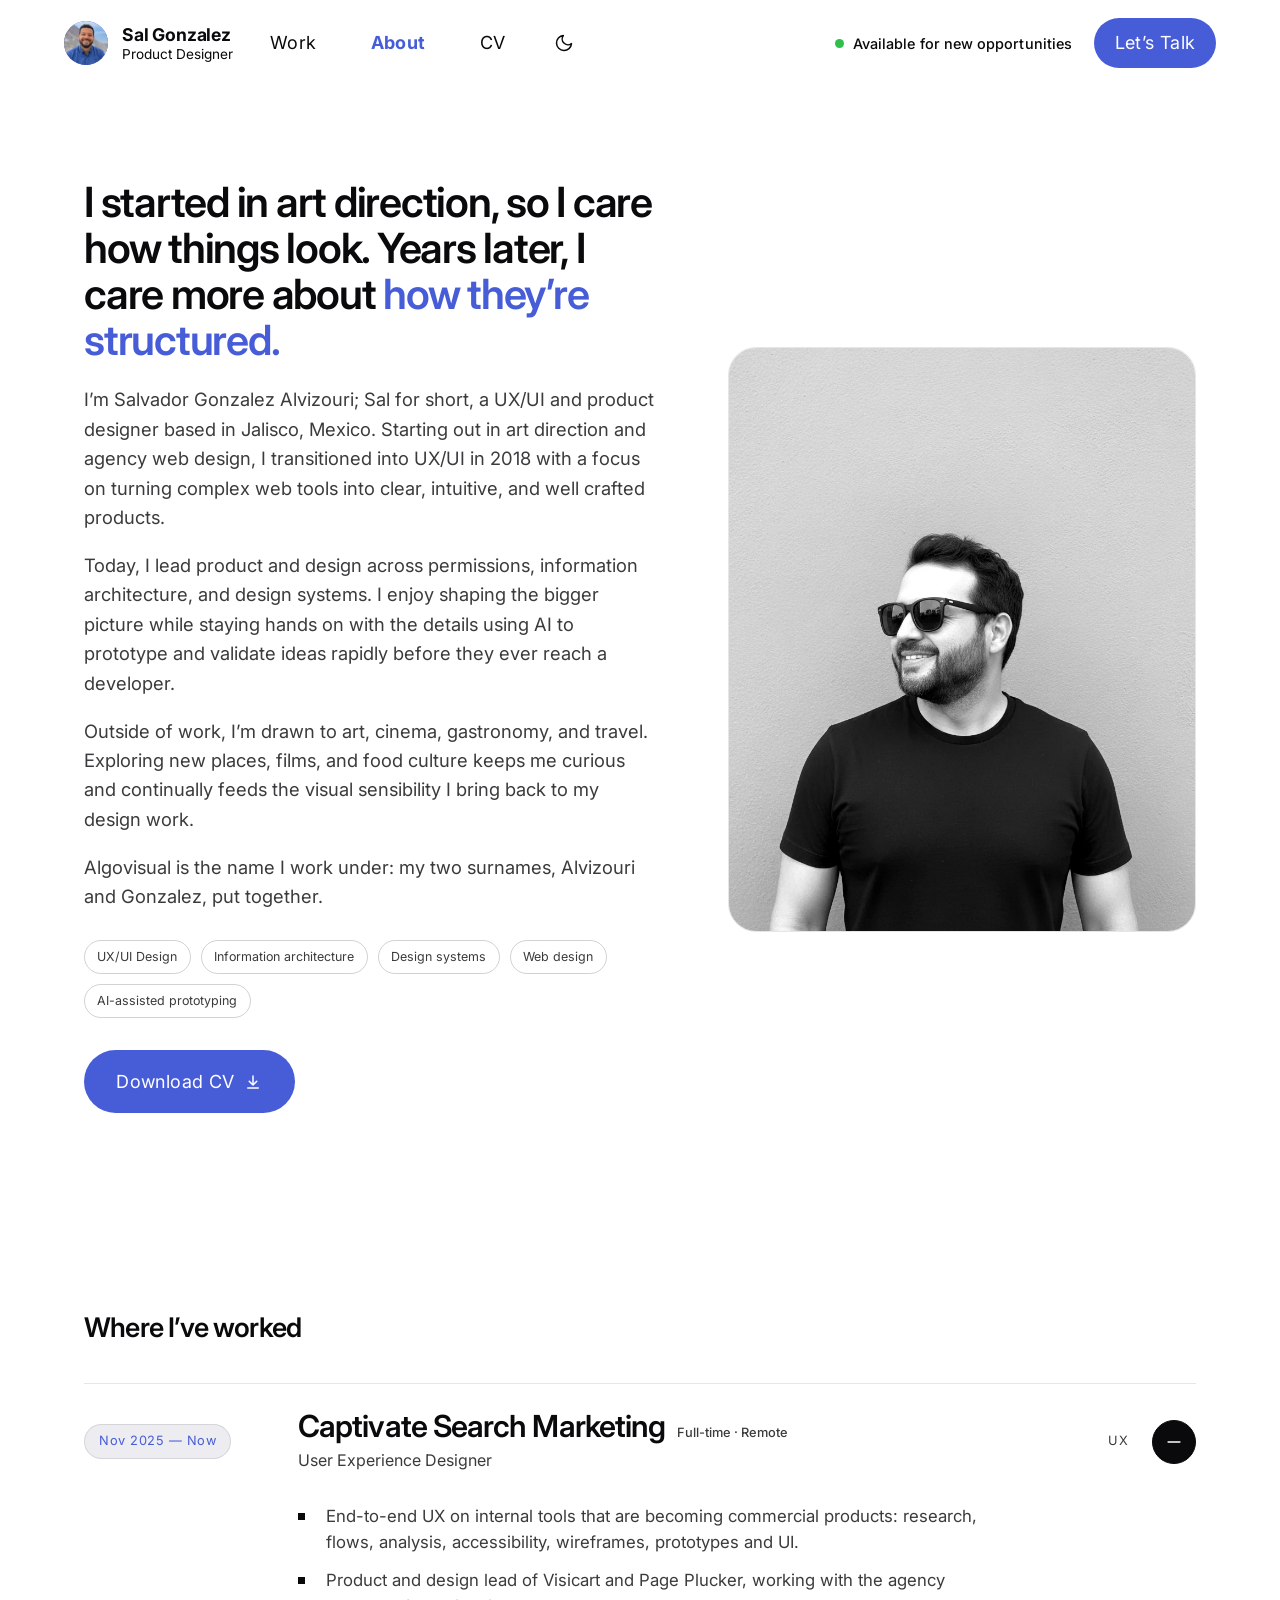
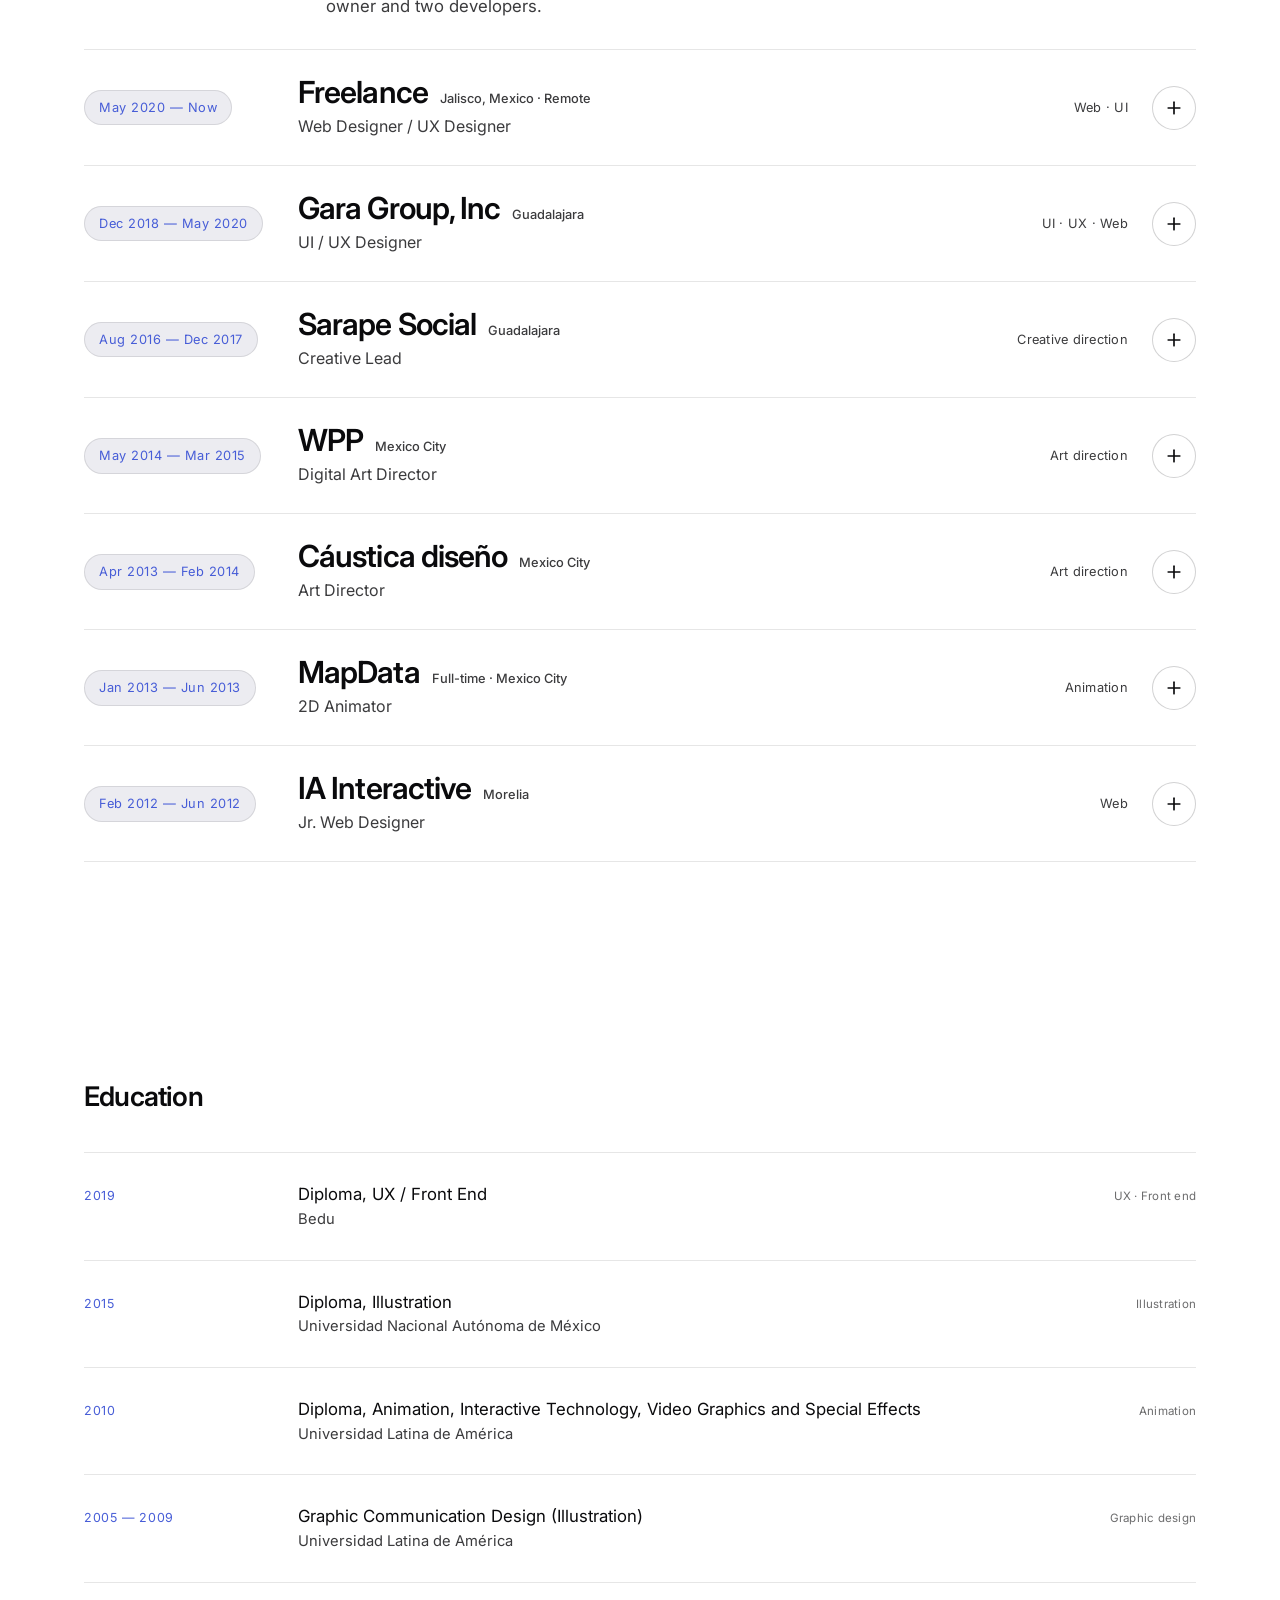
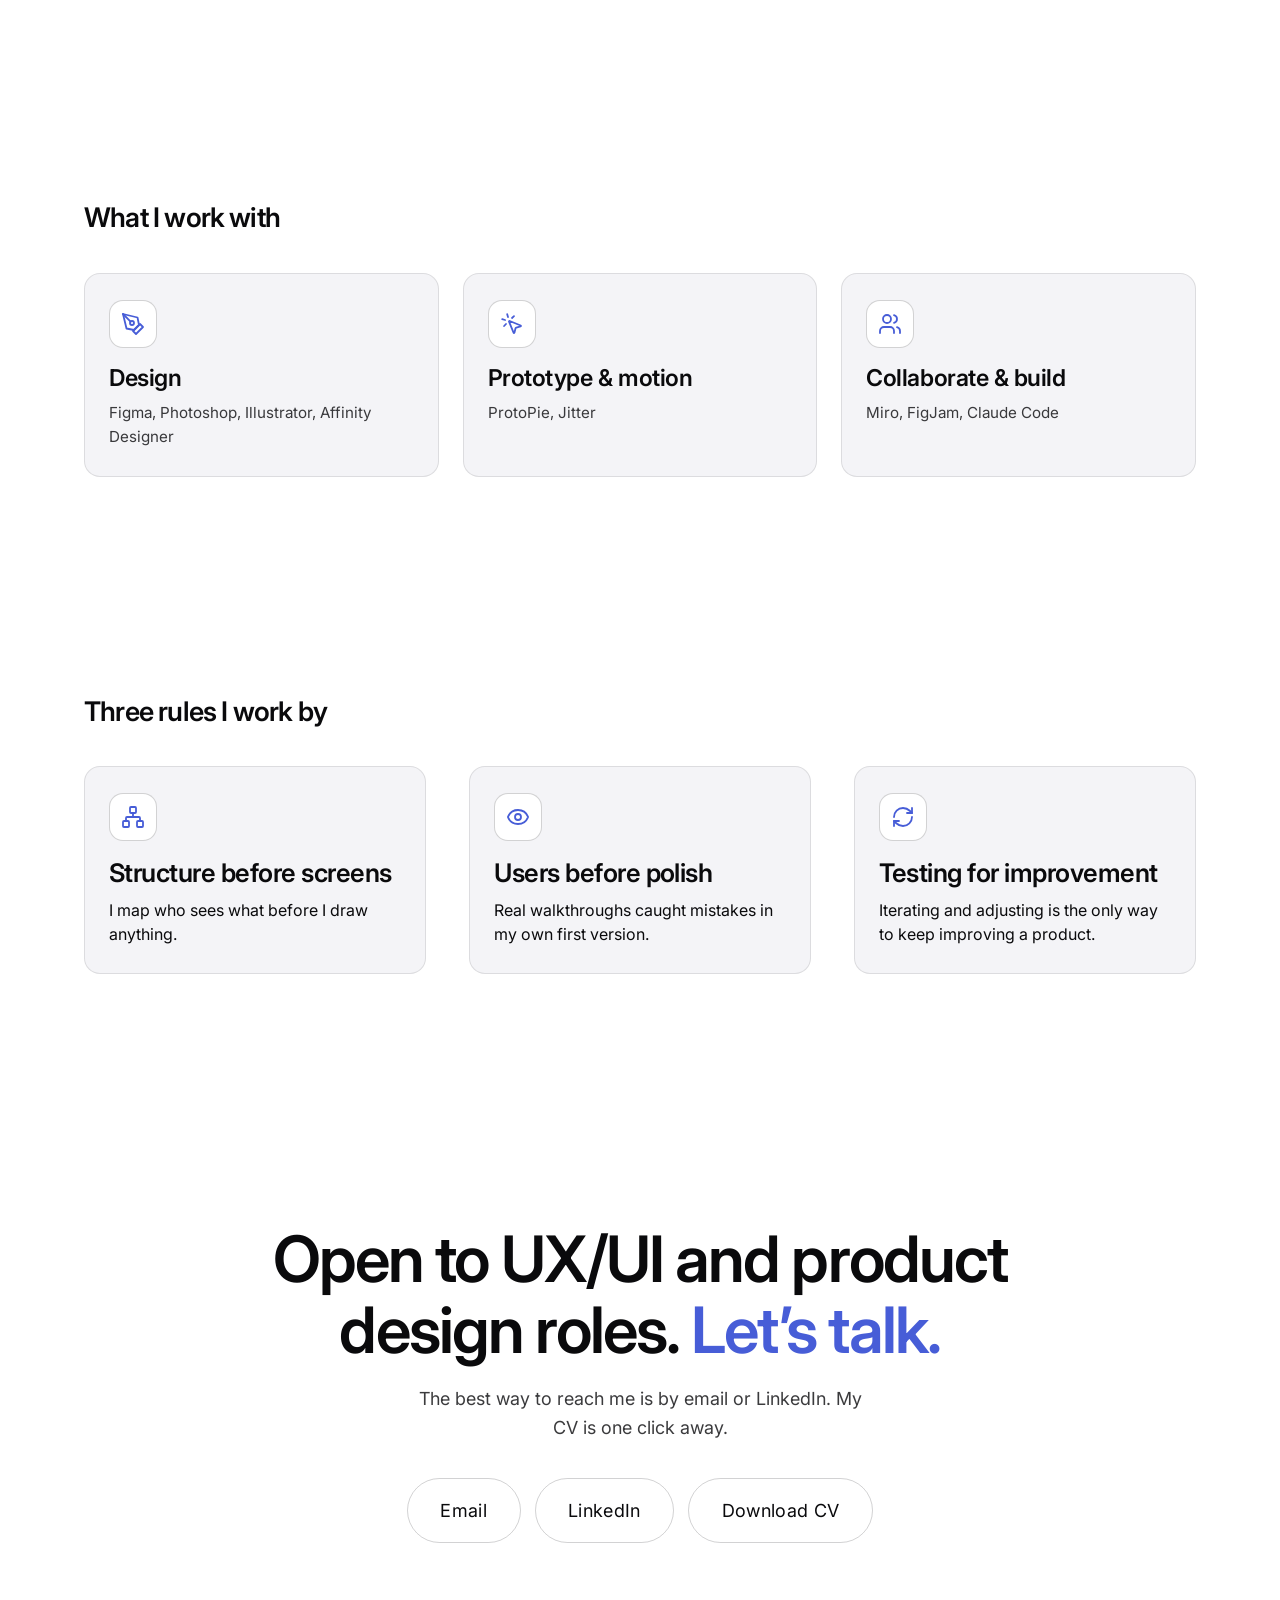
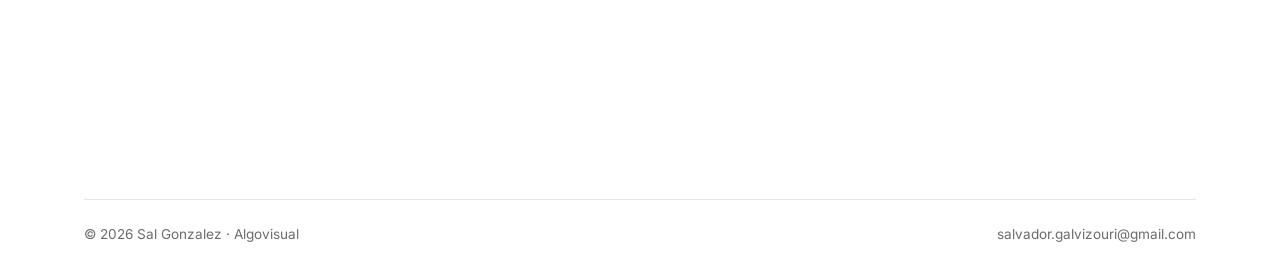
==== commit 5b7fd45c: "Nav: availability status left of Let's Talk; remove hero badge and proof line Co-Authored-By: Claude" ====
--- a/about.html
+++ b/about.html
@@ -22,9 +22,9 @@
 <link rel="preconnect" href="https://fonts.gstatic.com" crossorigin>
 <link href="https://fonts.googleapis.com/css2?family=Inter:wght@400;500;600;700;800&display=swap" rel="stylesheet">
 
-<link rel="stylesheet" href="css/style.css?v=20270106">
-<link rel="stylesheet" href="css/about.css?v=20270106">
-<script src="js/page-wipe.js?v=20270106"></script>
+<link rel="stylesheet" href="css/style.css?v=20270107">
+<link rel="stylesheet" href="css/about.css?v=20270107">
+<script src="js/page-wipe.js?v=20270107"></script>
 </head>
 <body data-page="about">
 
@@ -51,7 +51,10 @@
         </svg>
       </button>
     </div>
-    <a class="btn btn-primary nav-cta has-tip has-tip--end" data-tip="Open email app" aria-label="Let&rsquo;s Talk, open email app" href="mailto:salvador.galvizouri@gmail.com">Let&rsquo;s Talk</a>
+    <div class="nav-right">
+      <span class="nav-status"><i class="nav-status__dot" aria-hidden="true"></i>Available for new opportunities</span>
+      <a class="btn btn-primary nav-cta has-tip has-tip--end" data-tip="Open email app" aria-label="Let&rsquo;s Talk, open email app" href="mailto:salvador.galvizouri@gmail.com">Let&rsquo;s Talk</a>
+    </div>
   </nav>
 </div>
 
@@ -353,7 +356,7 @@
   </div>
 </footer>
 
-<script src="js/main.js?v=20270106"></script>
-<script src="js/cursor.js?v=20270106"></script>
+<script src="js/main.js?v=20270107"></script>
+<script src="js/cursor.js?v=20270107"></script>
 </body>
 </html>
--- a/css/style.css
+++ b/css/style.css
@@ -330,6 +330,34 @@
   flex-shrink: 0;
 }
 
+/* Availability, left of the contact button: a green dot and text, no background. */
+.nav-right { display: flex; align-items: center; gap: 22px; flex-shrink: 0; }
+.nav-status {
+  display: inline-flex;
+  align-items: center;
+  gap: 9px;
+  font-size: 0.9rem;
+  font-weight: 500;
+  letter-spacing: 0.005em;
+  white-space: nowrap;
+  color: var(--fg);
+}
+.nav-status__dot {
+  flex-shrink: 0;
+  width: 9px;
+  height: 9px;
+  border-radius: 50%;
+  background: #2fbf4a;
+  animation: nav-dot 2.4s ease-out infinite;
+}
+@keyframes nav-dot {
+  0%   { box-shadow: 0 0 0 0 rgba(47, 191, 74, 0.55); }
+  70%  { box-shadow: 0 0 0 8px rgba(47, 191, 74, 0); }
+  100% { box-shadow: 0 0 0 0 rgba(47, 191, 74, 0); }
+}
+@media (prefers-reduced-motion: reduce) { .nav-status__dot { animation: none; } }
+@media (max-width: 1040px) { .nav-status { display: none; } }
+
 .theme-toggle {
   display: inline-flex;
   align-items: center;
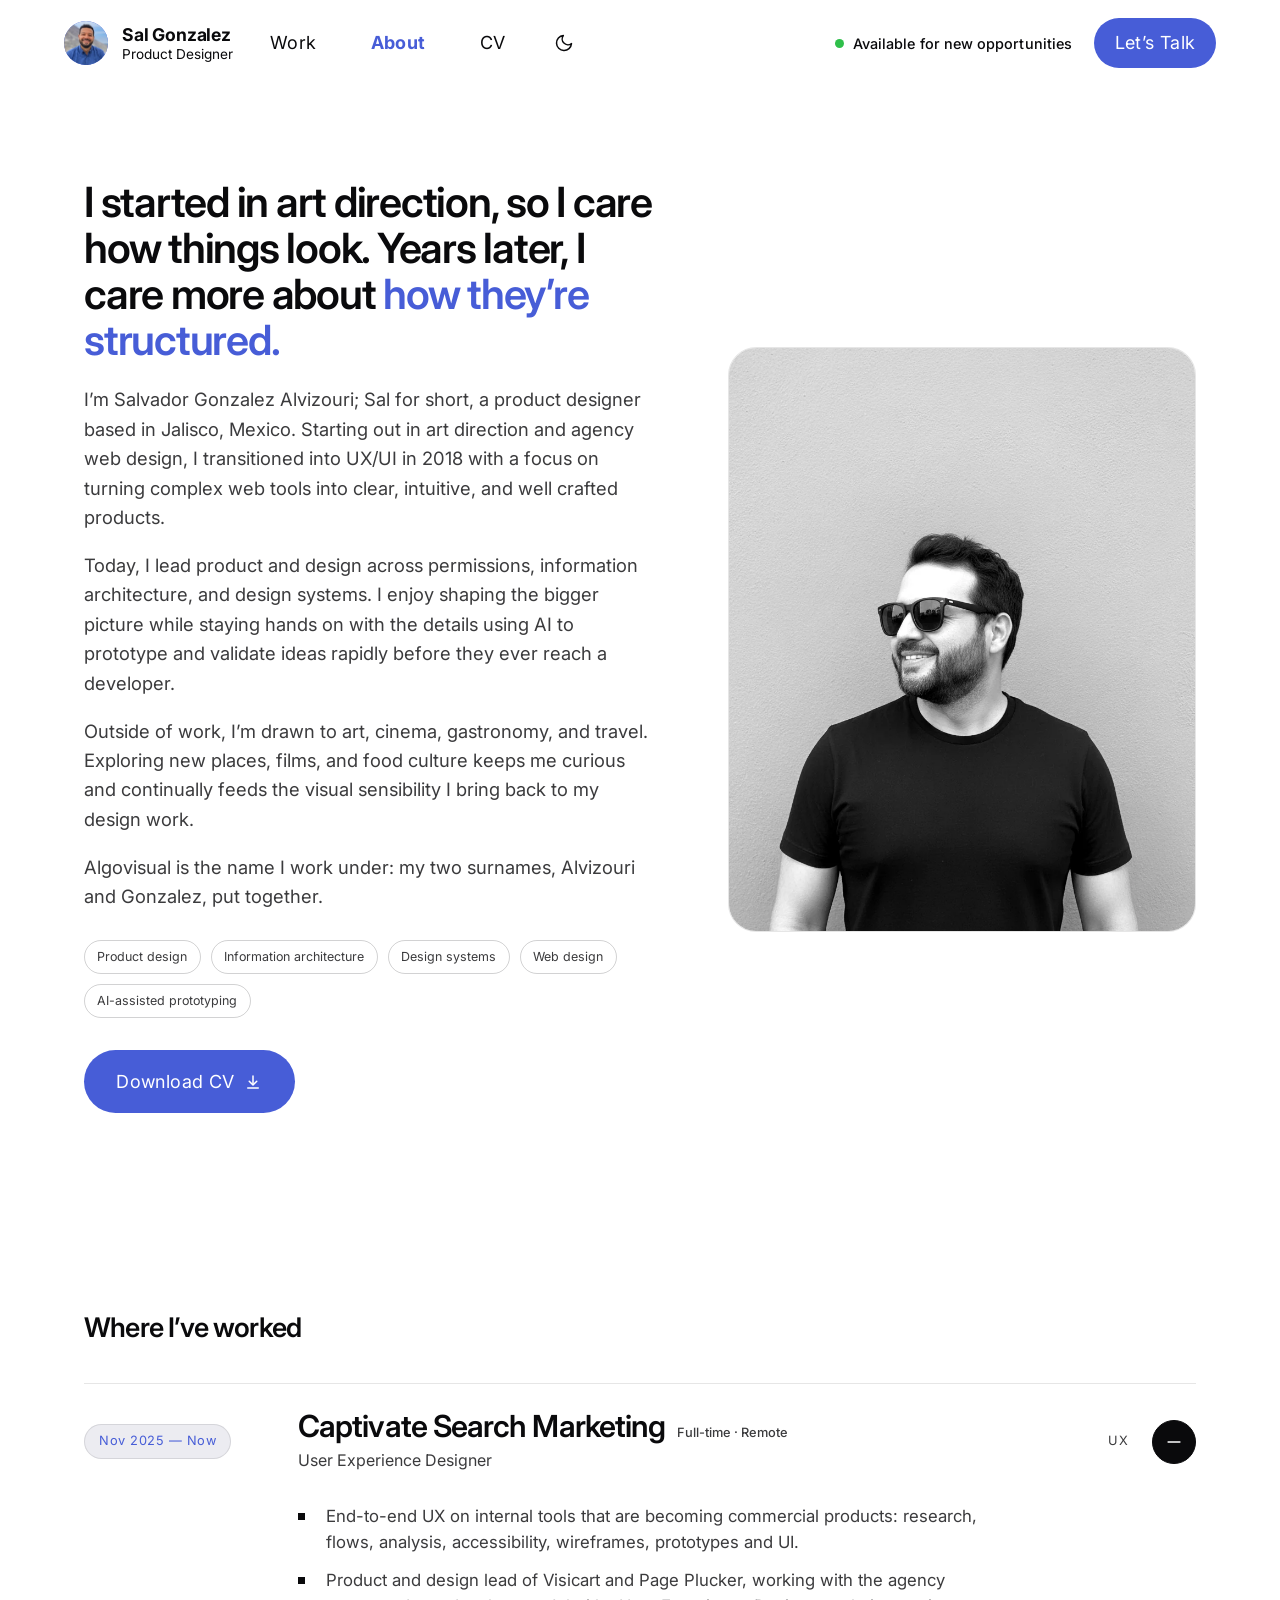
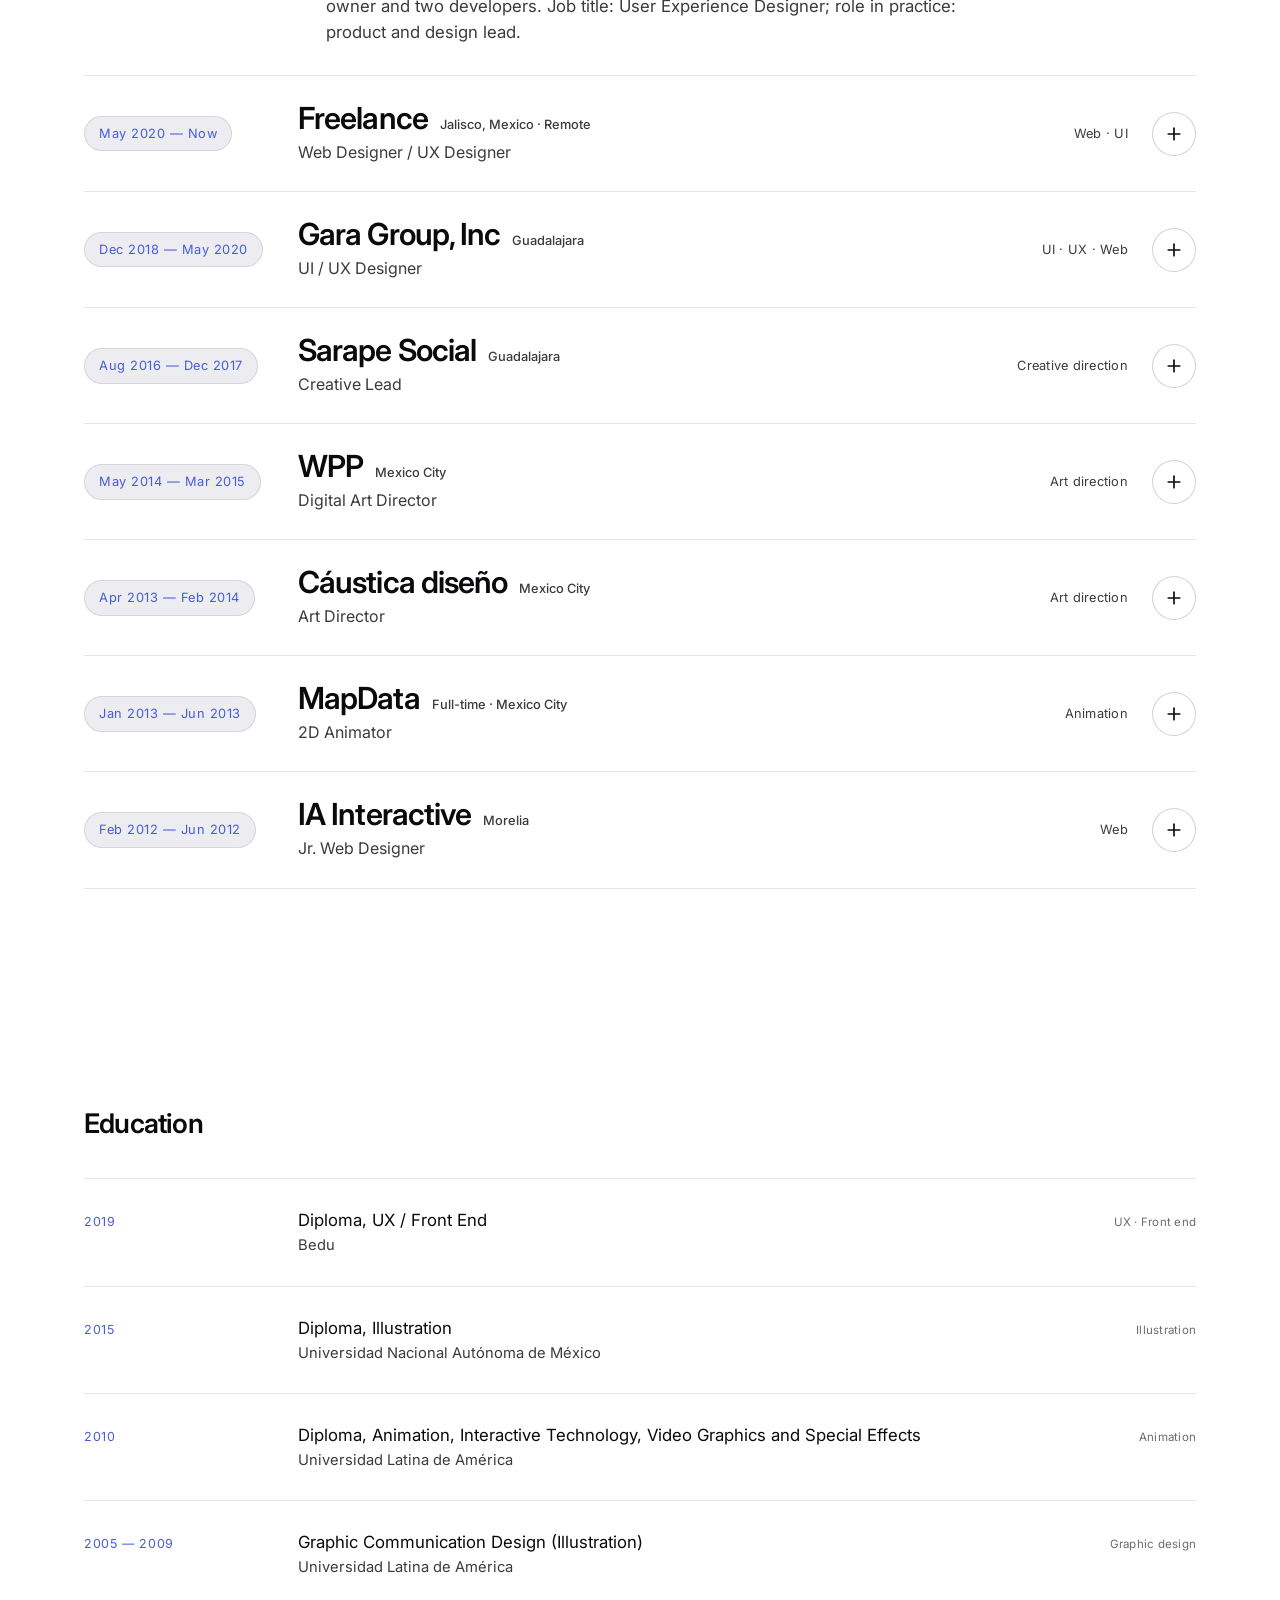
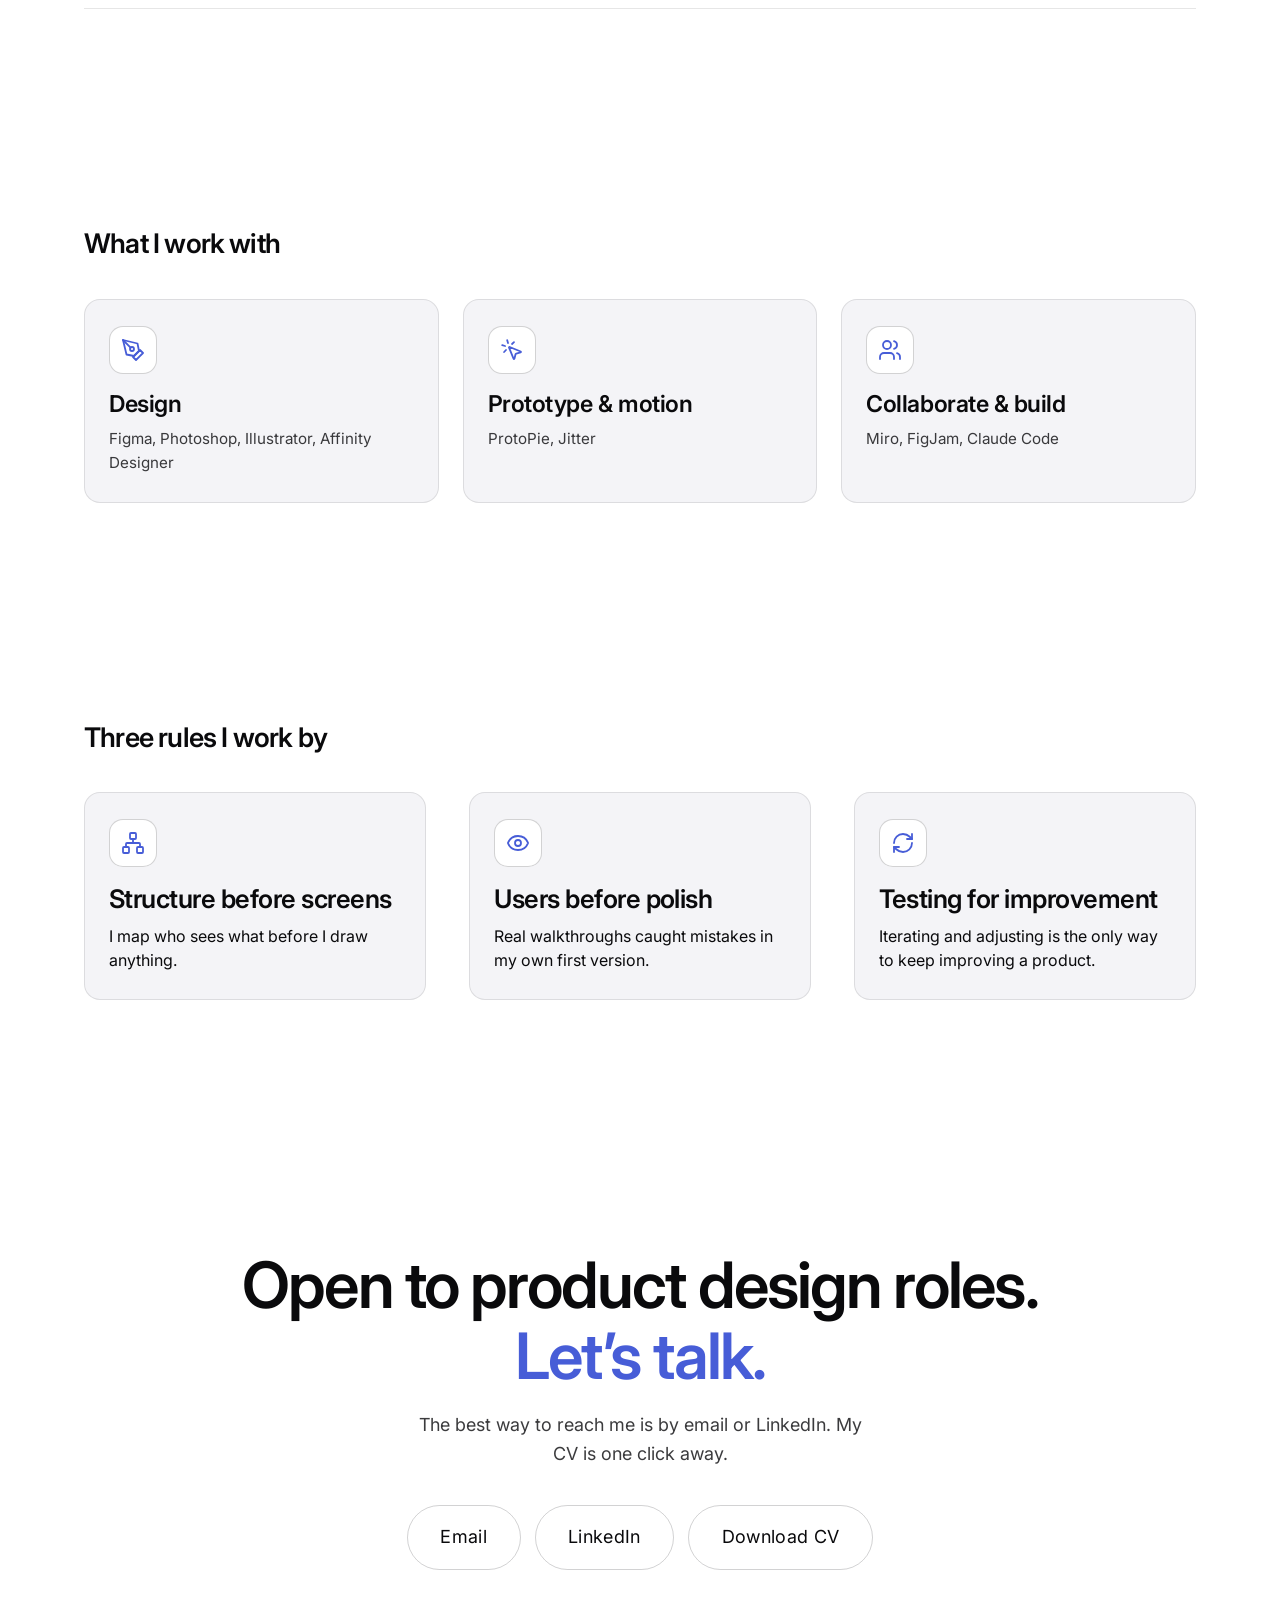
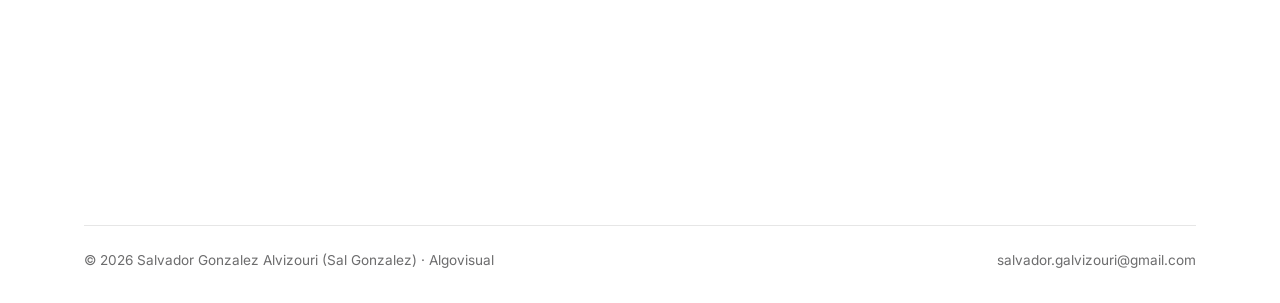
==== commit d2334c47: "Review 2 fixes: one role label per project, product designer positioning, design metrics first, Viny" ====
--- a/about.html
+++ b/about.html
@@ -4,10 +4,10 @@
 <meta charset="UTF-8">
 <meta name="viewport" content="width=device-width, initial-scale=1.0">
 <title>About — Sal Gonzalez, Product Designer</title>
-<meta name="description" content="About Sal Gonzalez: UX/UI designer based in Jalisco, Mexico. Work history, tools and how to get in touch.">
+<meta name="description" content="About Sal Gonzalez: product designer based in Jalisco, Mexico. Work history, tools and how to get in touch.">
 <meta property="og:type" content="profile">
 <meta property="og:title" content="About — Sal Gonzalez, Product Designer">
-<meta property="og:description" content="UX/UI designer based in Jalisco, Mexico. Work history since 2012, from agencies to product design.">
+<meta property="og:description" content="Product designer based in Jalisco, Mexico. Work history since 2012, from agencies to product design.">
 <meta property="og:image" content="https://algovisual-mx.github.io/algovisual/assets/og-image.jpg">
 <meta property="og:image:width" content="1200">
 <meta property="og:image:height" content="630">
@@ -22,9 +22,9 @@
 <link rel="preconnect" href="https://fonts.gstatic.com" crossorigin>
 <link href="https://fonts.googleapis.com/css2?family=Inter:wght@400;500;600;700;800&display=swap" rel="stylesheet">
 
-<link rel="stylesheet" href="css/style.css?v=20270107">
-<link rel="stylesheet" href="css/about.css?v=20270107">
-<script src="js/page-wipe.js?v=20270107"></script>
+<link rel="stylesheet" href="css/style.css?v=20270109">
+<link rel="stylesheet" href="css/about.css?v=20270109">
+<script src="js/page-wipe.js?v=20270109"></script>
 </head>
 <body data-page="about">
 
@@ -63,12 +63,12 @@
     <div class="container about-hero-grid">
       <div class="reveal">
         <h1 class="about-title">I started in art direction, so I care how things look. Years later, I care more about <span class="accent">how they&rsquo;re structured.</span></h1>
-        <p class="about-lede">I&rsquo;m Salvador Gonzalez Alvizouri; Sal for short, a UX/UI and product designer based in Jalisco, Mexico. Starting out in art direction and agency web design, I transitioned into UX/UI in 2018 with a focus on turning complex web tools into clear, intuitive, and well crafted products.</p>
+        <p class="about-lede">I&rsquo;m Salvador Gonzalez Alvizouri; Sal for short, a product designer based in Jalisco, Mexico. Starting out in art direction and agency web design, I transitioned into UX/UI in 2018 with a focus on turning complex web tools into clear, intuitive, and well crafted products.</p>
         <p class="about-lede about-lede--next">Today, I lead product and design across permissions, information architecture, and design systems. I enjoy shaping the bigger picture while staying hands on with the details using AI to prototype and validate ideas rapidly before they ever reach a developer.</p>
         <p class="about-lede about-lede--next">Outside of work, I&rsquo;m drawn to art, cinema, gastronomy, and travel. Exploring new places, films, and food culture keeps me curious and continually feeds the visual sensibility I bring back to my design work.</p>
         <p class="about-lede about-lede--next">Algovisual is the name I work under: my two surnames, Alvizouri and Gonzalez, put together.</p>
         <div class="about-tags">
-          <span class="about-tag">UX/UI Design</span>
+          <span class="about-tag">Product design</span>
           <span class="about-tag">Information architecture</span>
           <span class="about-tag">Design systems</span>
           <span class="about-tag">Web design</span>
@@ -103,7 +103,7 @@
             <div class="exp-panel__inner">
               <ul class="exp-bullets">
                 <li>End-to-end UX on internal tools that are becoming commercial products: research, flows, analysis, accessibility, wireframes, prototypes and UI.</li>
-                <li>Product and design lead of Visicart and Page Plucker, working with the agency owner and two developers.</li>
+                <li>Product and design lead of Visicart and Page Plucker, working with the agency owner and two developers. Job title: User Experience Designer; role in practice: product and design lead.</li>
               </ul>
             </div>
           </div>
@@ -336,7 +336,7 @@
 
   <section class="cta-band">
     <div class="container">
-      <h2 class="cta-title">Open to UX/UI and product design roles. <span class="accent">Let&rsquo;s talk.</span></h2>
+      <h2 class="cta-title">Open to product design roles. <span class="accent">Let&rsquo;s talk.</span></h2>
       <p class="cta-sub">The best way to reach me is by email or LinkedIn. My CV is one click away.</p>
       <div class="cta-actions">
         <a class="btn btn-ghost" href="mailto:salvador.galvizouri@gmail.com">Email</a>
@@ -350,13 +350,13 @@
 <footer class="site-footer">
   <div class="container">
     <div class="footer-bottom">
-      <span>&copy; <span data-year></span> Sal Gonzalez &middot; Algovisual</span>
+      <span>&copy; <span data-year></span> Salvador Gonzalez Alvizouri (Sal Gonzalez) &middot; Algovisual</span>
       <a href="mailto:salvador.galvizouri@gmail.com">salvador.galvizouri@gmail.com</a>
     </div>
   </div>
 </footer>
 
-<script src="js/main.js?v=20270107"></script>
-<script src="js/cursor.js?v=20270107"></script>
+<script src="js/main.js?v=20270109"></script>
+<script src="js/cursor.js?v=20270109"></script>
 </body>
 </html>
